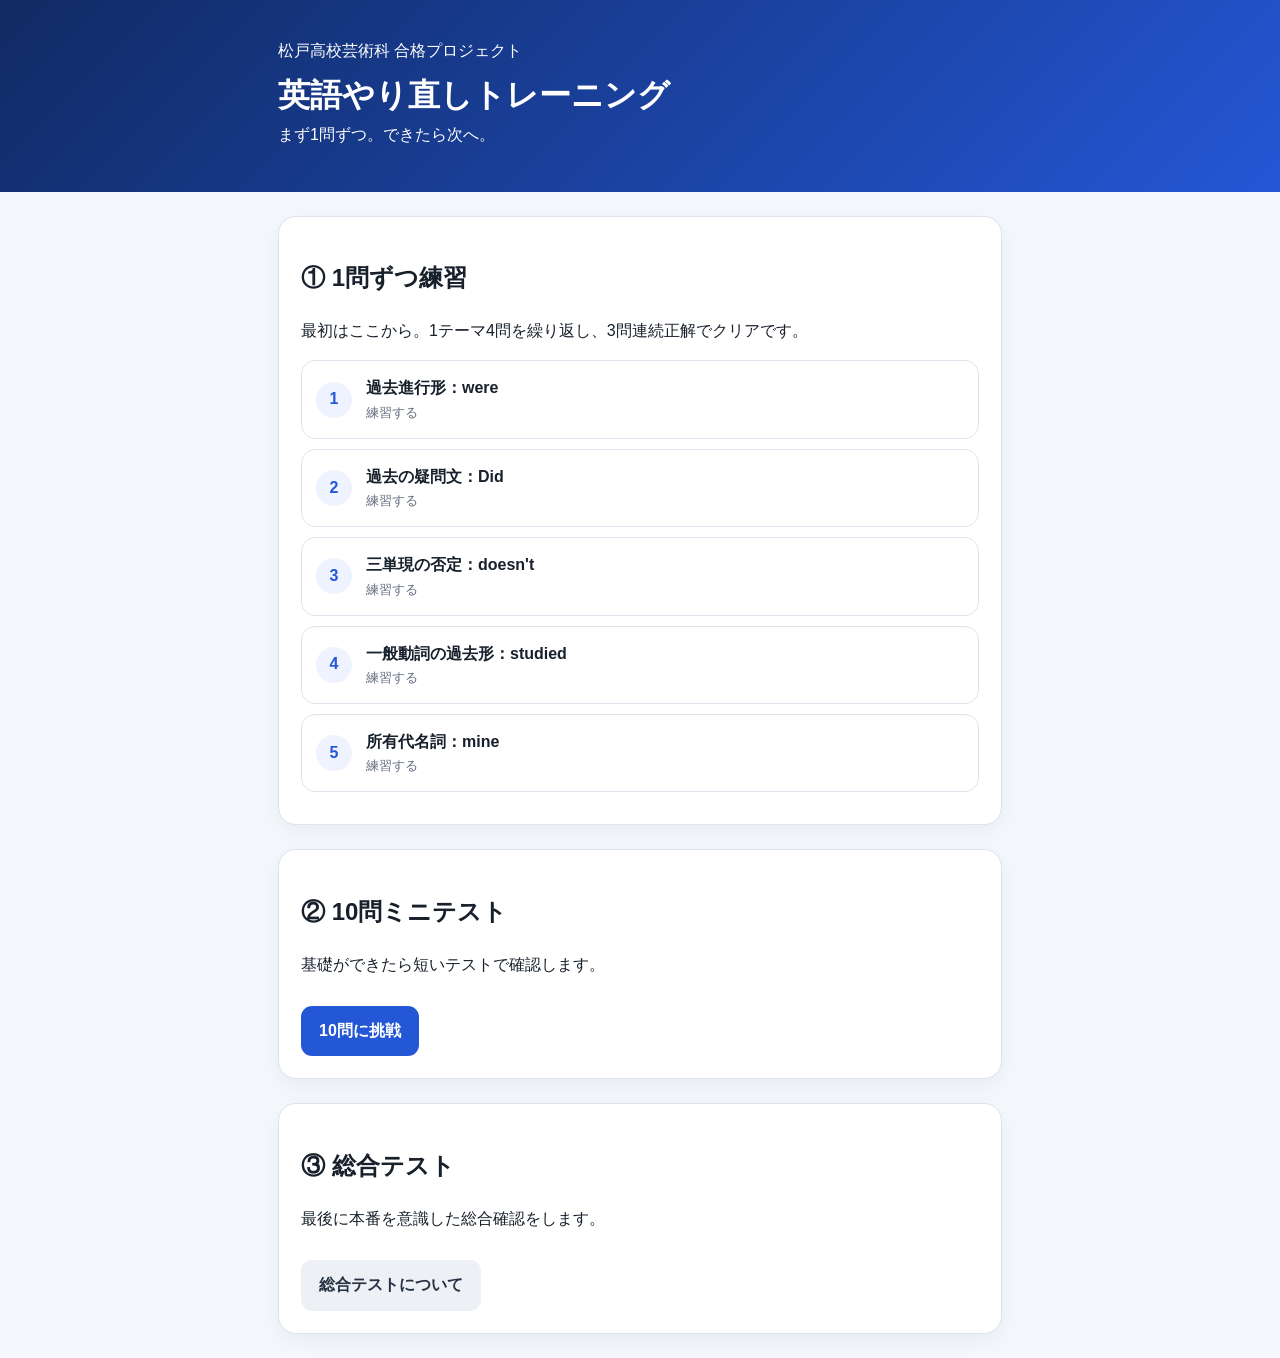
==== index.html @ 0c950dfe "Add files via upload" ====
<!doctype html><html lang="ja"><head><meta charset="utf-8"><meta name="viewport" content="width=device-width,initial-scale=1">
<title>英語やり直しトレーニング</title><link rel="stylesheet" href="assets/style.css"></head>
<body><header><div class="wrap"><p>松戸高校芸術科 合格プロジェクト</p><h1>英語やり直しトレーニング</h1><p>まず1問ずつ。できたら次へ。</p></div></header>
<main class="wrap">
<section class="card"><h2>① 1問ずつ練習</h2><p>最初はここから。1テーマ4問を繰り返し、3問連続正解でクリアです。</p><div id="lessons"></div></section>
<section class="card"><h2>② 10問ミニテスト</h2><p>基礎ができたら短いテストで確認します。</p><a class="btn" href="mini.html">10問に挑戦</a></section>
<section class="card"><h2>③ 総合テスト</h2><p>最後に本番を意識した総合確認をします。</p><a class="btn sub" href="full.html">総合テストについて</a></section>
</main><script src="data/lessons.js"></script><script>
const box=document.getElementById('lessons');
LESSONS.forEach((x,i)=>{const done=localStorage.getItem('lesson-done-'+x.id)==='1';
box.insertAdjacentHTML('beforeend',`<a class="lesson ${done?'done':''}" href="lesson.html?id=${x.id}">
<span class="num">${i+1}</span><span><b>${x.title}</b><small>${done?'クリア済み ✓':'練習する'}</small></span></a>`);});
</script></body></html>
---- assets/style.css ----
*{box-sizing:border-box}body{margin:0;background:#f4f7fb;color:#17202b;font-family:-apple-system,BlinkMacSystemFont,"Segoe UI","Noto Sans JP",sans-serif;line-height:1.65}.wrap{max-width:760px;margin:auto;padding:0 18px}header{background:linear-gradient(135deg,#102a63,#2457d6);color:#fff;padding:38px 0}header.small{padding:18px 0}header p{margin:0 0 5px}header h1{margin:0}header a{color:#fff}.card{background:#fff;border:1px solid #dce3ec;border-radius:18px;padding:22px;margin:24px 0;box-shadow:0 7px 22px #0f23400d}.lesson{display:flex;align-items:center;gap:14px;text-decoration:none;color:inherit;border:1px solid #dce3ec;border-radius:14px;padding:14px;margin:10px 0}.lesson:hover{background:#f7f9ff}.lesson.done{border-color:#74a986;background:#f3fbf5}.num{display:grid;place-items:center;width:36px;height:36px;border-radius:50%;background:#eef3ff;color:#2457d6;font-weight:800}.lesson small{display:block;color:#667080}.btn{display:inline-block;border:0;background:#2457d6;color:#fff;padding:12px 18px;border-radius:11px;font-weight:800;text-decoration:none;cursor:pointer;margin-top:12px}.btn.sub{background:#edf1f6;color:#263243}input{width:100%;font-size:20px;padding:13px;border:1px solid #cfd8e3;border-radius:10px}.rule{background:#eef3ff;border-radius:12px;padding:14px}.example{font-size:18px;font-weight:700}.meter{height:9px;background:#e5eaf0;border-radius:99px;margin-top:20px;overflow:hidden}.meter div{height:100%;background:#2457d6;width:0}.ok{color:#137333;font-weight:800}.ng{color:#b3261e;font-weight:800}.feedback{background:#f7f9fc;padding:12px;border-radius:10px;margin-top:12px}.hide{display:none}.mini-q{padding:15px 0;border-bottom:1px solid #e1e6ed}.note{color:#667080}
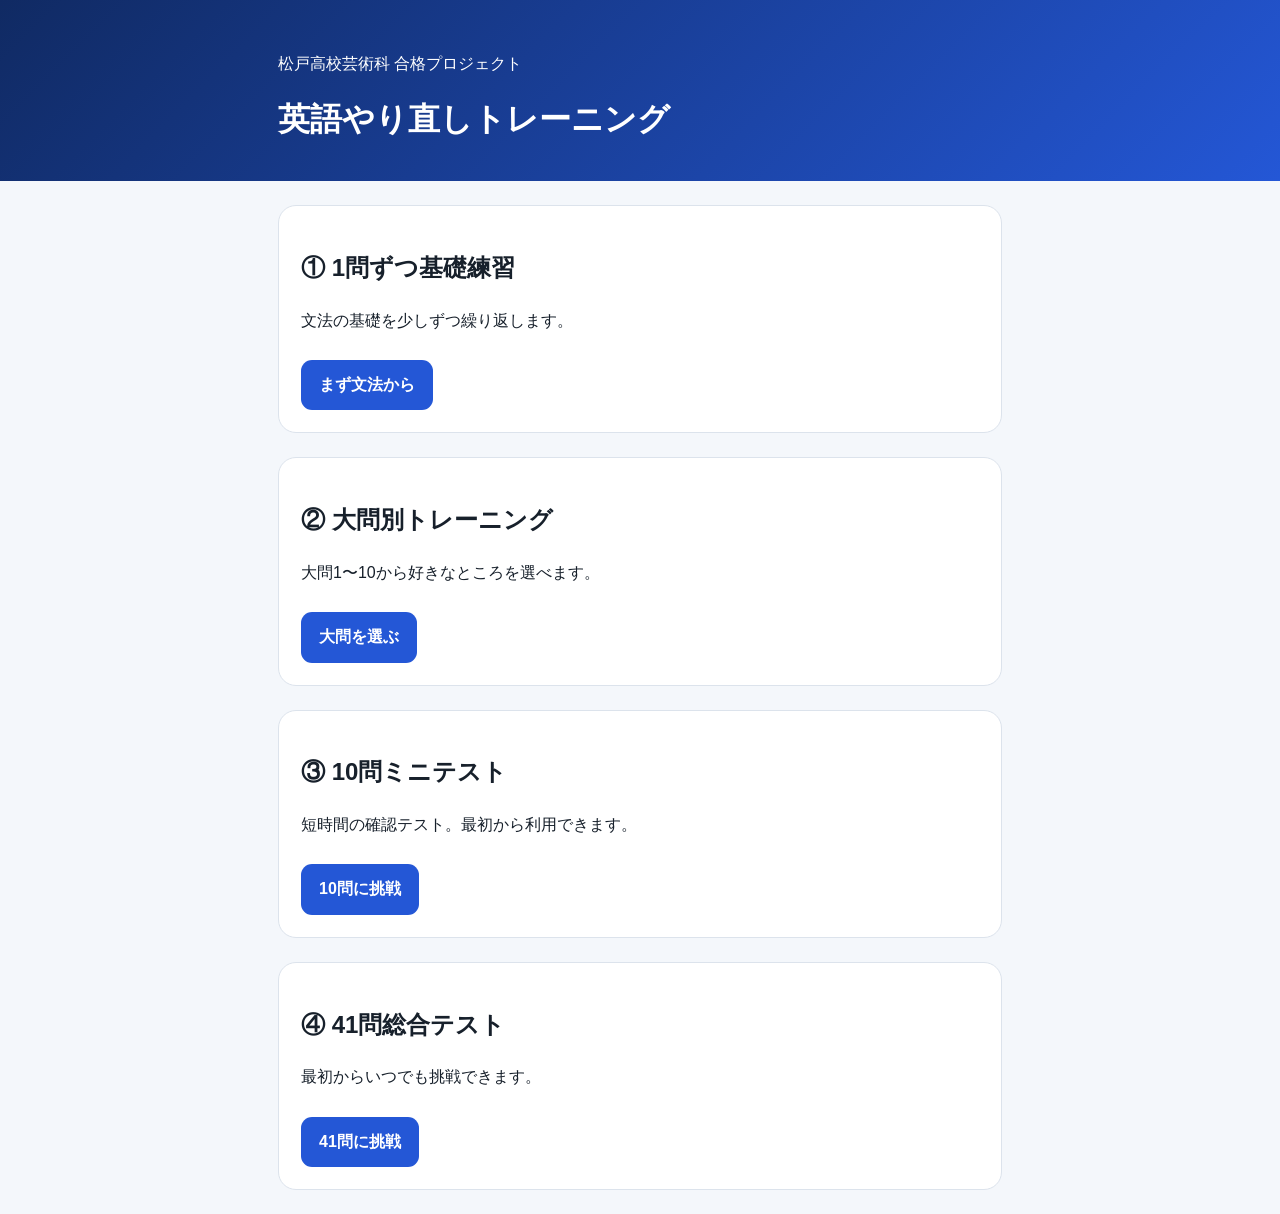
==== commit f894feff: "Add files via upload" ====
--- a/index.html
+++ b/index.html
@@ -1,13 +1,5 @@
-<!doctype html><html lang="ja"><head><meta charset="utf-8"><meta name="viewport" content="width=device-width,initial-scale=1">
-<title>英語やり直しトレーニング</title><link rel="stylesheet" href="assets/style.css"></head>
-<body><header><div class="wrap"><p>松戸高校芸術科 合格プロジェクト</p><h1>英語やり直しトレーニング</h1><p>まず1問ずつ。できたら次へ。</p></div></header>
-<main class="wrap">
-<section class="card"><h2>① 1問ずつ練習</h2><p>最初はここから。1テーマ4問を繰り返し、3問連続正解でクリアです。</p><div id="lessons"></div></section>
-<section class="card"><h2>② 10問ミニテスト</h2><p>基礎ができたら短いテストで確認します。</p><a class="btn" href="mini.html">10問に挑戦</a></section>
-<section class="card"><h2>③ 総合テスト</h2><p>最後に本番を意識した総合確認をします。</p><a class="btn sub" href="full.html">総合テストについて</a></section>
-</main><script src="data/lessons.js"></script><script>
-const box=document.getElementById('lessons');
-LESSONS.forEach((x,i)=>{const done=localStorage.getItem('lesson-done-'+x.id)==='1';
-box.insertAdjacentHTML('beforeend',`<a class="lesson ${done?'done':''}" href="lesson.html?id=${x.id}">
-<span class="num">${i+1}</span><span><b>${x.title}</b><small>${done?'クリア済み ✓':'練習する'}</small></span></a>`);});
-</script></body></html>+<!doctype html><html lang="ja"><head><meta charset="utf-8"><meta name="viewport" content="width=device-width,initial-scale=1"><link rel="stylesheet" href="assets/style.css"><title>英語トレーニング</title></head><body><header><div class="wrap"><p>松戸高校芸術科 合格プロジェクト</p><h1>英語やり直しトレーニング</h1></div></header><main class="wrap">
+<section class="card"><h2>① 1問ずつ基礎練習</h2><p>文法の基礎を少しずつ繰り返します。</p><a class="btn" href="section.html?no=5">まず文法から</a></section>
+<section class="card"><h2>② 大問別トレーニング</h2><p>大問1〜10から好きなところを選べます。</p><a class="btn" href="sections.html">大問を選ぶ</a></section>
+<section class="card"><h2>③ 10問ミニテスト</h2><p>短時間の確認テスト。最初から利用できます。</p><a class="btn" href="mini.html">10問に挑戦</a></section>
+<section class="card"><h2>④ 41問総合テスト</h2><p>最初からいつでも挑戦できます。</p><a class="btn" href="full.html">41問に挑戦</a></section></main></body></html>
--- a/assets/style.css
+++ b/assets/style.css
@@ -1 +1 @@
-*{box-sizing:border-box}body{margin:0;background:#f4f7fb;color:#17202b;font-family:-apple-system,BlinkMacSystemFont,"Segoe UI","Noto Sans JP",sans-serif;line-height:1.65}.wrap{max-width:760px;margin:auto;padding:0 18px}header{background:linear-gradient(135deg,#102a63,#2457d6);color:#fff;padding:38px 0}header.small{padding:18px 0}header p{margin:0 0 5px}header h1{margin:0}header a{color:#fff}.card{background:#fff;border:1px solid #dce3ec;border-radius:18px;padding:22px;margin:24px 0;box-shadow:0 7px 22px #0f23400d}.lesson{display:flex;align-items:center;gap:14px;text-decoration:none;color:inherit;border:1px solid #dce3ec;border-radius:14px;padding:14px;margin:10px 0}.lesson:hover{background:#f7f9ff}.lesson.done{border-color:#74a986;background:#f3fbf5}.num{display:grid;place-items:center;width:36px;height:36px;border-radius:50%;background:#eef3ff;color:#2457d6;font-weight:800}.lesson small{display:block;color:#667080}.btn{display:inline-block;border:0;background:#2457d6;color:#fff;padding:12px 18px;border-radius:11px;font-weight:800;text-decoration:none;cursor:pointer;margin-top:12px}.btn.sub{background:#edf1f6;color:#263243}input{width:100%;font-size:20px;padding:13px;border:1px solid #cfd8e3;border-radius:10px}.rule{background:#eef3ff;border-radius:12px;padding:14px}.example{font-size:18px;font-weight:700}.meter{height:9px;background:#e5eaf0;border-radius:99px;margin-top:20px;overflow:hidden}.meter div{height:100%;background:#2457d6;width:0}.ok{color:#137333;font-weight:800}.ng{color:#b3261e;font-weight:800}.feedback{background:#f7f9fc;padding:12px;border-radius:10px;margin-top:12px}.hide{display:none}.mini-q{padding:15px 0;border-bottom:1px solid #e1e6ed}.note{color:#667080}+*{box-sizing:border-box}body{margin:0;background:#f4f7fb;color:#17202b;font-family:-apple-system,BlinkMacSystemFont,"Segoe UI","Noto Sans JP",sans-serif;line-height:1.65}.wrap{max-width:760px;margin:auto;padding:0 18px}header{background:linear-gradient(135deg,#102a63,#2457d6);color:white;padding:35px 0}header.small{padding:18px 0}header h1{margin:0}header a{color:white}.card{background:white;border:1px solid #dce3ec;border-radius:18px;padding:22px;margin:24px 0}.lesson{display:flex;gap:14px;align-items:center;text-decoration:none;color:inherit;border:1px solid #dce3ec;border-radius:14px;padding:14px;margin:10px 0}.num{display:grid;place-items:center;width:36px;height:36px;border-radius:50%;background:#eef3ff;color:#2457d6;font-weight:800}.lesson small{display:block;color:#667080}.btn{display:inline-block;border:0;background:#2457d6;color:white;padding:12px 18px;border-radius:11px;font-weight:800;text-decoration:none;cursor:pointer;margin-top:10px}.sub{background:#edf1f6;color:#263243}input{width:100%;font-size:19px;padding:12px;border:1px solid #ccd6e2;border-radius:10px}.feedback{padding:12px;border-radius:10px;background:#f6f8fb;margin-top:12px}.ok{color:#137333}.ng{color:#b3261e}
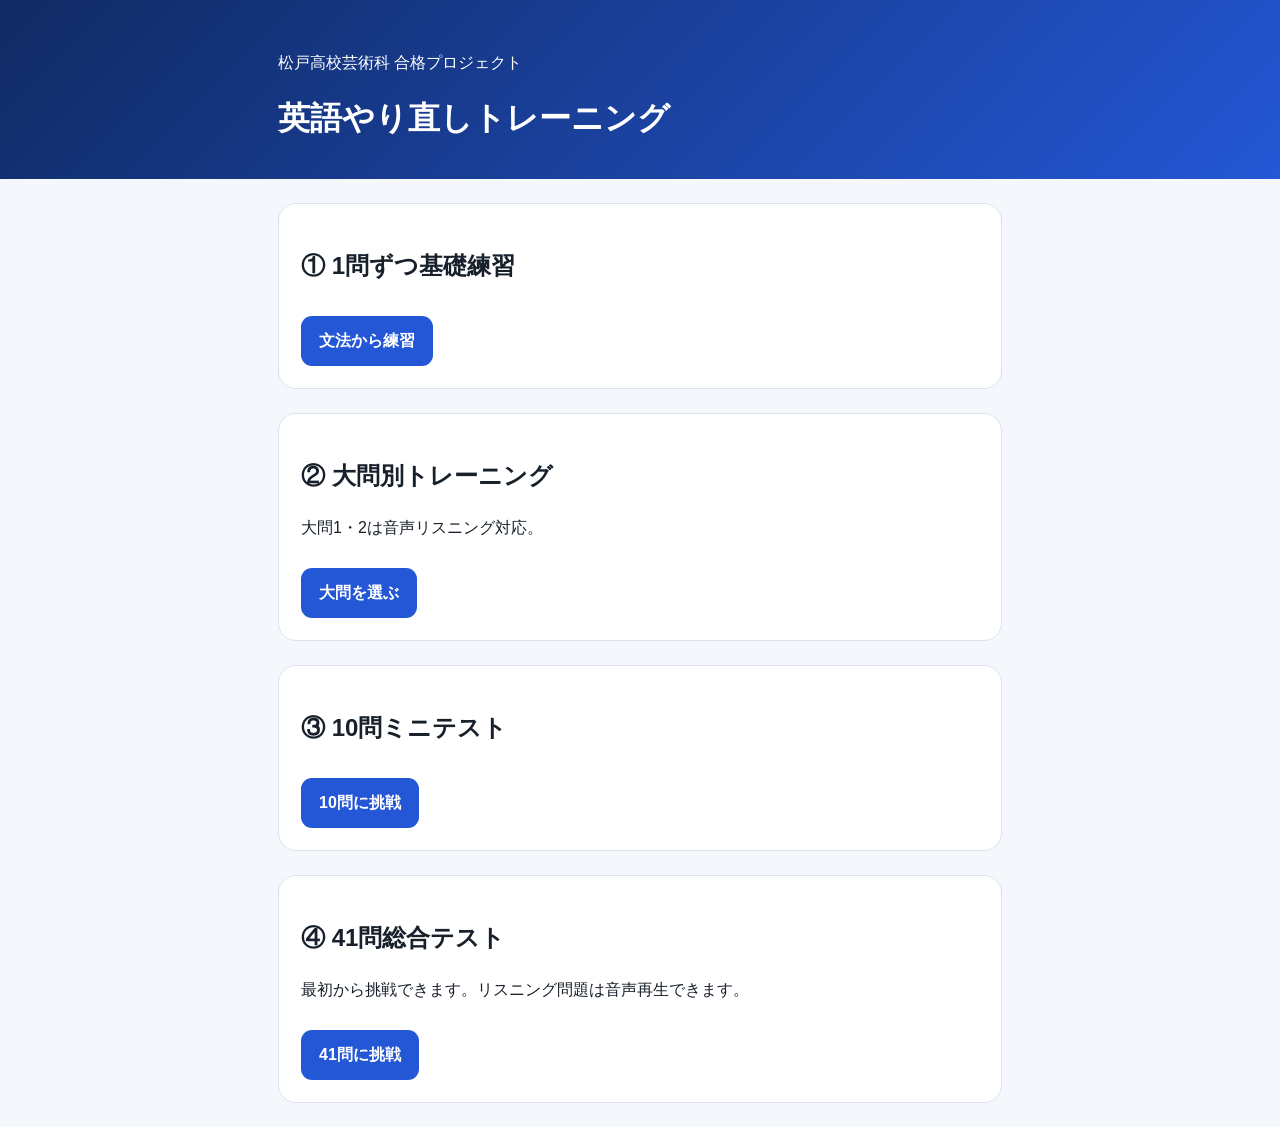
==== commit 071e1864: "Add files via upload" ====
--- a/index.html
+++ b/index.html
@@ -1,5 +1 @@
-<!doctype html><html lang="ja"><head><meta charset="utf-8"><meta name="viewport" content="width=device-width,initial-scale=1"><link rel="stylesheet" href="assets/style.css"><title>英語トレーニング</title></head><body><header><div class="wrap"><p>松戸高校芸術科 合格プロジェクト</p><h1>英語やり直しトレーニング</h1></div></header><main class="wrap">
-<section class="card"><h2>① 1問ずつ基礎練習</h2><p>文法の基礎を少しずつ繰り返します。</p><a class="btn" href="section.html?no=5">まず文法から</a></section>
-<section class="card"><h2>② 大問別トレーニング</h2><p>大問1〜10から好きなところを選べます。</p><a class="btn" href="sections.html">大問を選ぶ</a></section>
-<section class="card"><h2>③ 10問ミニテスト</h2><p>短時間の確認テスト。最初から利用できます。</p><a class="btn" href="mini.html">10問に挑戦</a></section>
-<section class="card"><h2>④ 41問総合テスト</h2><p>最初からいつでも挑戦できます。</p><a class="btn" href="full.html">41問に挑戦</a></section></main></body></html>+<!doctype html><html lang="ja"><head><meta charset="utf-8"><meta name="viewport" content="width=device-width,initial-scale=1"><link rel="stylesheet" href="assets/style.css"><title>英語トレーニング</title></head><body><header><div class="wrap"><p>松戸高校芸術科 合格プロジェクト</p><h1>英語やり直しトレーニング</h1></div></header><main class="wrap"><section class="card"><h2>① 1問ずつ基礎練習</h2><a class="btn" href="section.html?no=5">文法から練習</a></section><section class="card"><h2>② 大問別トレーニング</h2><p>大問1・2は音声リスニング対応。</p><a class="btn" href="sections.html">大問を選ぶ</a></section><section class="card"><h2>③ 10問ミニテスト</h2><a class="btn" href="mini.html">10問に挑戦</a></section><section class="card"><h2>④ 41問総合テスト</h2><p>最初から挑戦できます。リスニング問題は音声再生できます。</p><a class="btn" href="full.html">41問に挑戦</a></section></main></body></html>
--- a/assets/style.css
+++ b/assets/style.css
@@ -1 +1 @@
-*{box-sizing:border-box}body{margin:0;background:#f4f7fb;color:#17202b;font-family:-apple-system,BlinkMacSystemFont,"Segoe UI","Noto Sans JP",sans-serif;line-height:1.65}.wrap{max-width:760px;margin:auto;padding:0 18px}header{background:linear-gradient(135deg,#102a63,#2457d6);color:white;padding:35px 0}header.small{padding:18px 0}header h1{margin:0}header a{color:white}.card{background:white;border:1px solid #dce3ec;border-radius:18px;padding:22px;margin:24px 0}.lesson{display:flex;gap:14px;align-items:center;text-decoration:none;color:inherit;border:1px solid #dce3ec;border-radius:14px;padding:14px;margin:10px 0}.num{display:grid;place-items:center;width:36px;height:36px;border-radius:50%;background:#eef3ff;color:#2457d6;font-weight:800}.lesson small{display:block;color:#667080}.btn{display:inline-block;border:0;background:#2457d6;color:white;padding:12px 18px;border-radius:11px;font-weight:800;text-decoration:none;cursor:pointer;margin-top:10px}.sub{background:#edf1f6;color:#263243}input{width:100%;font-size:19px;padding:12px;border:1px solid #ccd6e2;border-radius:10px}.feedback{padding:12px;border-radius:10px;background:#f6f8fb;margin-top:12px}.ok{color:#137333}.ng{color:#b3261e}+*{box-sizing:border-box}body{margin:0;background:#f4f7fb;color:#17202b;font-family:-apple-system,BlinkMacSystemFont,"Segoe UI","Noto Sans JP",sans-serif;line-height:1.65}.wrap{max-width:760px;margin:auto;padding:0 18px}header{background:linear-gradient(135deg,#102a63,#2457d6);color:white;padding:34px 0}header.small{padding:18px 0}header h1{margin:0}header a{color:white}.card{background:white;border:1px solid #dce3ec;border-radius:18px;padding:22px;margin:24px 0}.lesson{display:flex;gap:14px;align-items:center;text-decoration:none;color:inherit;border:1px solid #dce3ec;border-radius:14px;padding:14px;margin:10px 0}.num{display:grid;place-items:center;width:36px;height:36px;border-radius:50%;background:#eef3ff;color:#2457d6;font-weight:800}.lesson small{display:block;color:#667080}.btn{display:inline-block;border:0;background:#2457d6;color:white;padding:12px 18px;border-radius:11px;font-weight:800;text-decoration:none;cursor:pointer;margin-top:10px}.sub{background:#edf1f6;color:#263243}input{width:100%;font-size:19px;padding:12px;border:1px solid #ccd6e2;border-radius:10px}.feedback,.audio{padding:13px;border-radius:12px;background:#f6f8fb;margin:12px 0}.audio{background:#eef3ff}.ok{color:#137333}.ng{color:#b3261e}.hint{font-size:13px;color:#667080}@media(max-width:600px){.btn{min-height:48px;font-size:16px}.audio .btn{width:100%}.card{padding:18px}}
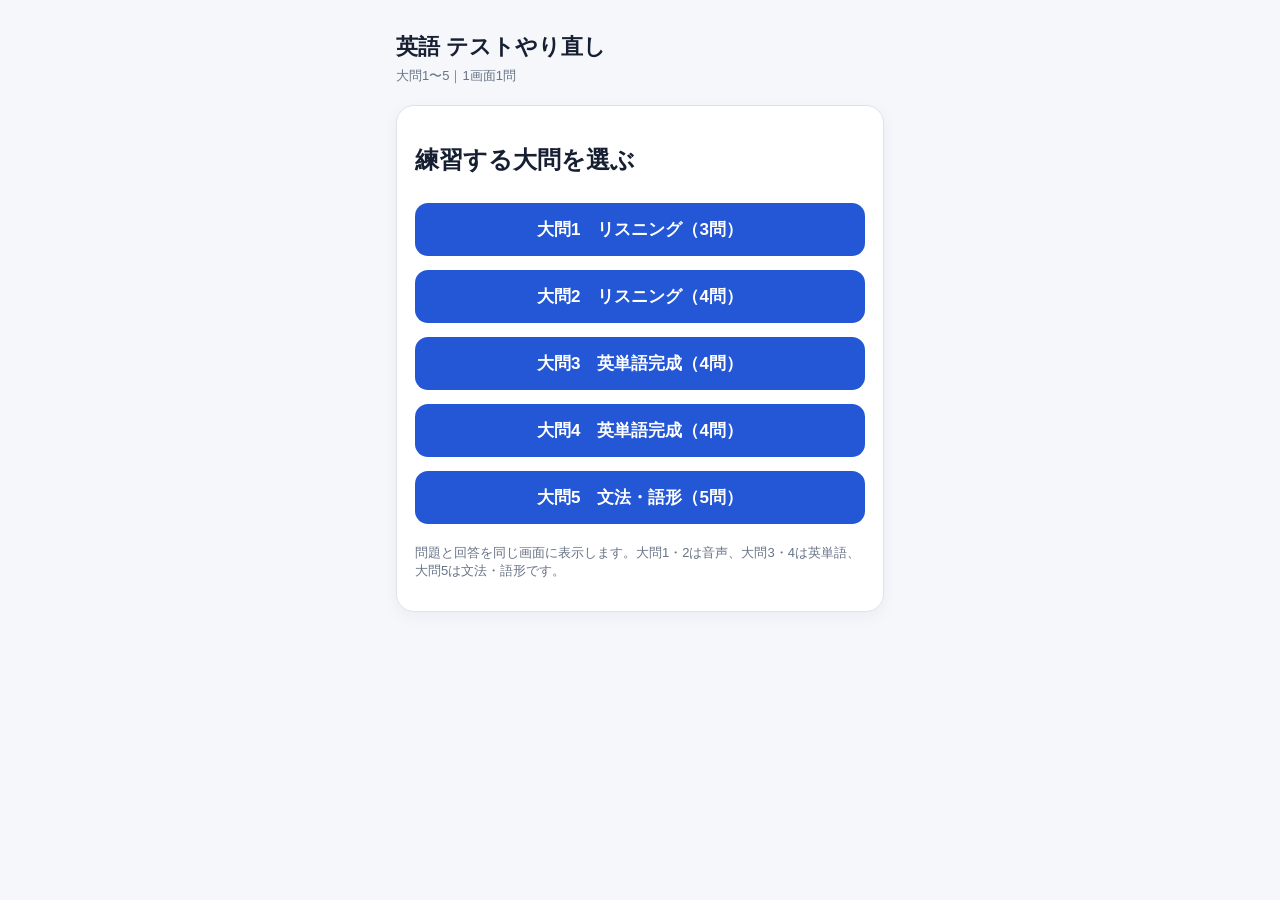
==== commit 481501c6: "Add files via upload" ====
--- a/index.html
+++ b/index.html
@@ -1 +1,284 @@
-<!doctype html><html lang="ja"><head><meta charset="utf-8"><meta name="viewport" content="width=device-width,initial-scale=1"><link rel="stylesheet" href="assets/style.css"><title>英語トレーニング</title></head><body><header><div class="wrap"><p>松戸高校芸術科 合格プロジェクト</p><h1>英語やり直しトレーニング</h1></div></header><main class="wrap"><section class="card"><h2>① 1問ずつ基礎練習</h2><a class="btn" href="section.html?no=5">文法から練習</a></section><section class="card"><h2>② 大問別トレーニング</h2><p>大問1・2は音声リスニング対応。</p><a class="btn" href="sections.html">大問を選ぶ</a></section><section class="card"><h2>③ 10問ミニテスト</h2><a class="btn" href="mini.html">10問に挑戦</a></section><section class="card"><h2>④ 41問総合テスト</h2><p>最初から挑戦できます。リスニング問題は音声再生できます。</p><a class="btn" href="full.html">41問に挑戦</a></section></main></body></html>+<!doctype html>
+<html lang="ja">
+<head>
+<meta charset="utf-8"><meta name="viewport" content="width=device-width,initial-scale=1,viewport-fit=cover">
+<title>英語 大問1〜5 練習</title>
+<style>
+*{box-sizing:border-box} body{margin:0;background:#f5f7fb;color:#172033;font-family:-apple-system,BlinkMacSystemFont,"Hiragino Sans","Yu Gothic",sans-serif}
+.wrap{max-width:520px;margin:auto;padding:16px}.top{padding:16px 0 8px}.top h1{font-size:22px;margin:0 0 5px}.muted{color:#687386;font-size:13px}
+.card{background:white;border:1px solid #dce3ec;border-radius:18px;padding:18px;margin:12px 0;box-shadow:0 4px 16px rgba(20,35,70,.05)}
+.menu button,.btn{width:100%;border:0;border-radius:13px;padding:15px;font-size:17px;font-weight:800;cursor:pointer;margin:7px 0;background:#2457d6;color:white}
+.btn.sub{background:#edf2fa;color:#25405f}.btn:disabled{opacity:.45}.head{display:flex;justify-content:space-between;gap:10px;align-items:center;margin-bottom:10px}
+.badge{font-size:13px;background:#eef3ff;color:#2457d6;padding:5px 9px;border-radius:999px;font-weight:700}
+.audio{background:#eef3ff;border-radius:14px;padding:12px;margin:12px 0}.audio .btn{margin:3px 0}
+.prompt{font-size:19px;font-weight:800;margin:14px 0 9px}
+.choices{display:grid;gap:9px}.choice{width:100%;text-align:left;background:white;border:2px solid #d9e0ea;border-radius:13px;padding:13px;font-size:16px;cursor:pointer}
+.choice.selected{border-color:#2457d6;background:#f0f4ff}.choice.correct{border-color:#18864b;background:#edf9f1}.choice.wrong{border-color:#c63d35;background:#fff0ef}
+.icon{font-size:27px;display:inline-block;width:42px;text-align:center;vertical-align:middle}.feedback{border-radius:13px;padding:13px;margin-top:12px;background:#f5f7fa}.ok{color:#14763f}.ng{color:#b22d27}
+.transcript{margin-top:10px;border-top:1px solid #dfe5ed;padding-top:10px;font-size:14px}
+.explainPanel{margin-top:10px;padding:13px;border:1px solid #d9e2ef;border-radius:12px;background:#fbfcfe;color:#172033}
+.warn{font-size:12px;color:#9a5a00;background:#fff7e8;padding:8px;border-radius:8px;margin-bottom:10px}
+.english{line-height:1.8;margin:10px 0;padding:10px;background:#f5f7fa;border-radius:9px}
+.jp{line-height:1.8;margin:10px 0}.hide{display:none}.score{font-size:30px;font-weight:900;text-align:center;margin:12px}
+.small{font-size:13px}.progress{height:7px;background:#e8edf4;border-radius:9px;overflow:hidden;margin:8px 0 14px}.bar{height:100%;background:#2457d6}
+.scene{display:flex;justify-content:center;align-items:center;background:#fff;border:1px solid #dbe2ea;border-radius:14px;padding:8px;margin:10px 0}.q3img{display:block;width:100%;max-width:430px;height:auto;border-radius:7px}
+.sentence{font-size:19px;line-height:1.8;background:#f7f9fc;border-radius:12px;padding:13px;margin:10px 0}
+.wordrow{display:flex;align-items:center;gap:6px;margin:12px 0}.given{font-size:27px;font-weight:900}.wordinput{flex:1;min-width:0;font-size:22px;padding:12px;border:2px solid #cfd8e5;border-radius:12px}
+.wordinput:focus{border-color:#2457d6;outline:none}.completeWord{font-size:22px;font-weight:900}
+
+.q4img{display:block;width:100%;max-width:250px;height:auto;margin:auto;border-radius:6px}
+.letterboxes{display:flex;gap:5px;flex-wrap:nowrap;margin:12px 0}
+.letterbox{width:36px;height:42px;border:2px solid #8f9bab;border-radius:5px;display:grid;place-items:center;font-size:22px;font-weight:800;background:#fff}
+.letterbox.givenbox{background:#eef3ff;border-color:#2457d6;color:#2457d6}
+
+@media(max-width:380px){.wrap{padding:11px}.card{padding:14px}.choice{padding:11px;font-size:15px}.prompt{font-size:18px}}
+</style>
+</head><body><main class="wrap">
+<div class="top"><h1>英語 テストやり直し</h1><div class="muted">大問1〜5｜1画面1問</div></div>
+<section id="menu" class="card menu">
+<h2>練習する大問を選ぶ</h2>
+<button onclick="start(1)">大問1　リスニング（3問）</button>
+<button onclick="start(2)">大問2　リスニング（4問）</button>
+<button onclick="start(3)">大問3　英単語完成（4問）</button>
+<button onclick="start(4)">大問4　英単語完成（4問）</button>
+<button onclick="start(5)">大問5　文法・語形（5問）</button>
+<p class="muted">問題と回答を同じ画面に表示します。大問1・2は音声、大問3・4は英単語、大問5は文法・語形です。</p>
+</section>
+<section id="quiz" class="card hide">
+<div class="head"><span id="title" class="badge"></span><span id="count" class="muted"></span></div>
+<div class="progress"><div id="bar" class="bar"></div></div>
+<div id="audio"></div>
+<div id="prompt" class="prompt"></div>
+<div id="choices" class="choices"></div>
+<button id="check" class="btn" disabled>答え合わせ</button>
+<div id="feedback" class="feedback hide"></div>
+<button id="next" class="btn sub hide">次の問題 →</button>
+</section>
+<section id="result" class="card hide"></section>
+</main>
+<script>
+const sets={
+1:[
+ {speech:"It will be rainy tomorrow.",prompt:"放送の内容に合う「明日の天気」を選びなさい。",choices:[["ア","☁️","くもり"],["イ","☃️","雪"],["ウ","☀️","晴れ"],["エ","☔","雨"]],a:"エ",jp:"It will be rainy tomorrow. ＝ 明日は雨でしょう。",point:"rainy ＝ 雨の、tomorrow ＝ 明日"},
+ {speech:"Today is July 3. Takashi was running at 7:00 a.m. yesterday.",prompt:"放送の内容に合うTakashiを選びなさい。",choices:[["ア","🏃","7月3日 午前7時"],["イ","🏃","7月2日 午後7時"],["ウ","🏃","7月2日 午前7時"],["エ","🏃","7月4日 午前7時"]],a:"ウ",jp:"Today is July 3. Takashi was running at 7:00 a.m. yesterday.",point:"yesterday ＝ 昨日。7月3日の昨日なので7月2日。a.m. ＝ 午前"},
+ {speech:"My sister wants new shoes.",prompt:"放送の内容に合うものを選びなさい。",choices:[["ア","👟","くつ"],["イ","🍪","お菓子"],["ウ","🧢","帽子"],["エ","📚","辞書"]],a:"ア",jp:"My sister wants new shoes. ＝ 私の姉（妹）は新しいくつを欲しがっています。",point:"shoes ＝ くつ"}
+],
+2:[
+ {passage:"Hello. I'm Asuka. I'm thirteen. Today, I'm going to talk about my sister, Haruka. She is fifteen years old. She is good at cooking. Last week, she made some cookies for me. They were delicious. We are good sisters. We often go shopping on weekends. We will go to see a movie next Sunday. I can't wait.",question:"How old is Asuka?",prompt:"質問を聞いて、答えを選びなさい。",choices:[["ア","","She is 12."],["イ","","She is 13."],["ウ","","She is 14."],["エ","","She is 15."]],a:"イ",jp:"How old is Asuka? → She is 13.",point:"I'm thirteen. が答えの根拠です。"},
+ {passage:"Hello. I'm Asuka. I'm thirteen. Today, I'm going to talk about my sister, Haruka. She is fifteen years old. She is good at cooking. Last week, she made some cookies for me. They were delicious. We are good sisters. We often go shopping on weekends. We will go to see a movie next Sunday. I can't wait.",question:"What did Haruka make for Asuka last week?",prompt:"質問を聞いて、答えを選びなさい。",choices:[["ア","","Some cookies."],["イ","","A movie."],["ウ","","Dinner."],["エ","","A cake."]],a:"ア",jp:"What did Haruka make for Asuka last week? → Some cookies.",point:"Last week, she made some cookies for me. が根拠です。"},
+ {passage:"Hello. I'm Asuka. I'm thirteen. Today, I'm going to talk about my sister, Haruka. She is fifteen years old. She is good at cooking. Last week, she made some cookies for me. They were delicious. We are good sisters. We often go shopping on weekends. We will go to see a movie next Sunday. I can't wait.",question:"Do Asuka and Haruka often go fishing on weekends?",prompt:"質問を聞いて、答えを選びなさい。",choices:[["ア","","Yes, they do."],["イ","","Yes, they are."],["ウ","","No, they don't."],["エ","","No, they aren't."]],a:"ウ",jp:"Do Asuka and Haruka often go fishing on weekends? → No, they don't.",point:"本文では We often go shopping on weekends. と言っています。"},
+ {passage:"Hello. I'm Asuka. I'm thirteen. Today, I'm going to talk about my sister, Haruka. She is fifteen years old. She is good at cooking. Last week, she made some cookies for me. They were delicious. We are good sisters. We often go shopping on weekends. We will go to see a movie next Sunday. I can't wait.",question:"When will Asuka and Haruka go to see a movie?",prompt:"質問を聞いて、答えを選びなさい。",choices:[["ア","","Today."],["イ","","Next Saturday."],["ウ","","Last Sunday."],["エ","","Next Sunday."]],a:"エ",jp:"When will Asuka and Haruka go to see a movie? → Next Sunday.",point:"We will go to see a movie next Sunday. が根拠です。"}
+],
+3:[
+ {kind:"word",scene:"☀️　🌳　🧒 ⚽ 🧒　🧒　🕧",sentence:"It’s ① s____ and hot today.",given:"s",rest:"unny",word:"sunny",meaning:"sunny ＝ 晴れた",full:"It’s sunny and hot today. ＝ 今日は晴れていて暑いです。"},
+ {kind:"word",scene:"🌳　🧒　🧒　🧒　⚽",sentence:"Three ② c_______ are in the park.",given:"c",rest:"hildren",word:"children",meaning:"children ＝ 子どもたち（child の複数形）",full:"Three children are in the park. ＝ 3人の子どもたちが公園にいます。"},
+ {kind:"word",scene:"🧒　⚽　🧒　🧒",sentence:"They’re ③ p______ soccer.",given:"p",rest:"laying",word:"playing",meaning:"playing ＝ play の -ing形",full:"They’re playing soccer. ＝ 彼らはサッカーをしています。"},
+ {kind:"word",scene:"🕧",sentence:"It’s ④ t_____ thirty now.",given:"t",rest:"welve",word:"twelve",meaning:"twelve ＝ 12",full:"It’s twelve thirty now. ＝ 今は12時30分です。"}
+],
+4:[
+ {kind:"word4",label:"(1)",img:"assets/q4-station.png",given:"s",word:"station",meaning:"station ＝ 駅"},
+ {kind:"word4",label:"(2)",img:"assets/q4-uncle.png",given:"u",word:"uncle",meaning:"uncle ＝ おじ"},
+ {kind:"word4",label:"(3)",img:"assets/q4-hundred.png",given:"h",word:"hundred",meaning:"hundred ＝ 100"},
+ {kind:"word4",label:"(4)",img:"assets/q4-science.png",given:"s",word:"science",meaning:"science ＝ 理科"}
+],
+5:[
+ {kind:"grammar",label:"(1)",japanese:"彼らはそのとき、何をしていましたか。",sentence:"What ( be ) they doing at that time?",answer:"were",display:"What were they doing at that time?",jp:"彼らはそのとき、何をしていましたか。",rule:"（ be ）を文に合う形にします。主語が they、時制が過去なので were です。"},
+ {kind:"grammar",label:"(2)",japanese:"あなたは昨日、そのレストランへ行きましたか。",sentence:"( Do ) you go to the restaurant yesterday?",answer:"Did",display:"Did you go to the restaurant yesterday?",jp:"あなたは昨日、そのレストランへ行きましたか。",rule:"（ Do ）を文に合う形にします。yesterday がある過去の疑問文なので Did です。"},
+ {kind:"grammar",label:"(3)",japanese:"父は日曜日に早く起きません。",sentence:"My father ( don’t ) get up early on Sundays.",answer:"doesn't",display:"My father doesn’t get up early on Sundays.",jp:"父は日曜日に早く起きません。",rule:"（ don’t ）を文に合う形にします。主語 My father は三人称単数なので doesn’t です。get up は（　）の外なので、回答は doesn’t だけです。"},
+ {kind:"grammar",label:"(4)",japanese:"ミオは昨日、数学を勉強しました。",sentence:"Mio ( study ) math yesterday.",answer:"studied",display:"Mio studied math yesterday.",jp:"ミオは昨日、数学を勉強しました。",rule:"（ study ）を文に合う形にします。yesterday があるので過去形 studied です。"},
+ {kind:"grammar",label:"(5)",japanese:"この帽子は、私のものです。",sentence:"This cap is ( I ).",answer:"mine",display:"This cap is mine.",jp:"この帽子は、私のものです。",rule:"（ I ）を「私のもの」という意味に変えるので、所有代名詞 mine です。"}
+]};
+let section=1,idx=0,score=0,wrong=[],selected=null;
+const $=x=>document.getElementById(x);
+function say(t){if(!speechSynthesis){alert("このブラウザでは音声を利用できません");return}speechSynthesis.cancel();const u=new SpeechSynthesisUtterance(t);u.lang="en-US";u.rate=.82;speechSynthesis.speak(u)}
+function start(n,list=null){section=n;idx=0;score=0;wrong=[];selected=null;sets._run=list||sets[n];$("menu").classList.add("hide");$("result").classList.add("hide");$("quiz").classList.remove("hide");render()}
+function render(){
+ const q=sets._run[idx];
+ selected=null;
+ const sectionName=(section===1||section===2)?"リスニング":(section===3||section===4)?"英単語完成":"文法・語形";
+ $("title").textContent=`大問${section} ${sectionName}`;
+ $("count").textContent=`${idx+1} / ${sets._run.length}問`;
+ $("bar").style.width=`${idx/sets._run.length*100}%`;
+ $("feedback").className="feedback hide";
+ $("next").classList.add("hide");
+ $("check").classList.remove("hide");
+
+ if(section===3 || section===4){
+   if(section===3){
+     $("audio").innerHTML=`<div class="scene"><img src="assets/question3-park.png" alt="大問3 公園の絵" class="q3img"></div>`;
+   }else{
+     $("audio").innerHTML=`<div class="scene"><img src="${q.img}" alt="大問4 ${q.label} の絵" class="q4img"></div>`;
+   }
+   const boxes=[...q.word].map((ch,i)=>`<span class="letterbox ${i===0?"givenbox":""}">${i===0?ch:""}</span>`).join("");
+   const intro=section===3
+     ?"□に1文字ずつ入れ、できた英単語を書きましょう。□の数が単語の文字数です。"
+     :"絵に合うように英単語を完成させましょう。最初の文字と□の数がヒントです。";
+   const body=section===3?`<div class="sentence">${q.sentence}</div>`:`<div class="sentence">${q.label}</div>`;
+   $("prompt").innerHTML=`<div class="small muted">${intro}</div>
+     ${body}
+     <div class="letterboxes">${boxes}</div>
+     <div class="wordrow"><input id="wordAnswer" class="wordinput" type="text" autocomplete="off" autocapitalize="none" spellcheck="false" maxlength="${q.word.length}" placeholder="${q.word.length}文字の英単語"></div>`;
+   $("choices").innerHTML="";
+   $("check").disabled=true;
+   const inp=$("wordAnswer");
+   inp.addEventListener("input",()=>{$("check").disabled=!inp.value.trim()});
+   inp.addEventListener("keydown",e=>{if(e.key==="Enter"&&!$("check").disabled)$("check").click()});
+   setTimeout(()=>inp.focus(),50);
+   return;
+ }
+ if(section===5){
+   $("audio").innerHTML="";
+   $("prompt").innerHTML=`<div class="small muted">次の日本文の意味を表す英文になるように、（　）の中の語を最も適当な形にし、英単語1語で答えましょう。</div>
+     <div class="sentence"><b>${q.label}</b>　${q.japanese}<br><br>${q.sentence}</div>
+     <div class="wordrow"><input id="grammarAnswer" class="wordinput" type="text" autocomplete="off" autocapitalize="none" spellcheck="false" placeholder="答えを入力"></div>`;
+   $("choices").innerHTML="";
+   $("check").disabled=true;
+   const inp=$("grammarAnswer");
+   inp.addEventListener("input",()=>{$("check").disabled=!inp.value.trim()});
+   inp.addEventListener("keydown",e=>{if(e.key==="Enter"&&!$("check").disabled)$("check").click()});
+   setTimeout(()=>inp.focus(),50);
+   return;
+ }
+ if(section===1){
+   $("audio").innerHTML=`<div class="audio">
+     <button class="btn sub" id="playMain">▶ 英語を聞く</button>
+     <div class="small muted">何度でも再生できます</div>
+   </div>`;
+   $("playMain").onclick=()=>say(q.speech);
+ }else{
+   $("audio").innerHTML=`<div class="audio">
+     <button class="btn sub" id="playPassage">▶ 会話を聞く</button>
+     <button class="btn sub" id="playQuestion">▶ 質問を聞く</button>
+     <div class="small muted">会話と質問は何度でも聞けます</div>
+   </div>`;
+   $("playPassage").onclick=()=>say(q.passage);
+   $("playQuestion").onclick=()=>say(q.question);
+ }
+
+ $("prompt").textContent=q.prompt;
+ $("choices").innerHTML="";
+ q.choices.forEach(([k,ic,tx])=>{
+   let b=document.createElement("button");
+   b.className="choice";
+   b.dataset.key=k;
+   b.innerHTML=`<b>${k}</b> ${ic?`<span class="icon">${ic}</span>`:""} ${tx}`;
+   b.onclick=()=>{
+     document.querySelectorAll(".choice").forEach(x=>x.classList.remove("selected"));
+     b.classList.add("selected");
+     selected=k;
+     $("check").disabled=false;
+   };
+   $("choices").appendChild(b);
+ });
+ $("check").disabled=true;
+}
+$("check").onclick=()=>{
+ const q=sets._run[idx];
+
+ if(section===3 || section===4){
+   const raw=$("wordAnswer").value.trim().toLowerCase().normalize("NFKC");
+   const ok=(raw===q.word);
+   if(ok)score++;else wrong.push(q);
+   $("wordAnswer").disabled=true;
+   $("feedback").className=`feedback ${ok?"ok":"ng"}`;
+   const extra=section===3?`<br><b>英文で確認</b><br>${q.full}`:"";
+   $("feedback").innerHTML=`<b>${ok?"○ 正解！":"× 不正解"}</b>
+     <div class="transcript">
+       <div>正解：<span class="completeWord">${q.word}</span></div>
+       <div>${q.meaning}</div>${extra}
+       <button type="button" class="btn sub" id="playWord">▶ 単語を聞く</button>
+     </div>`;
+   $("playWord").onclick=()=>say(q.word);
+   $("check").classList.add("hide");
+   $("next").classList.remove("hide");
+   $("next").textContent=idx===sets._run.length-1?"結果を見る":"次の問題 →";
+   $("bar").style.width=`${(idx+1)/sets._run.length*100}%`;
+   return;
+ }
+ if(section===5){
+   const raw=$("grammarAnswer").value.trim().normalize("NFKC").toLowerCase().replace(/[’‘]/g,"'");
+   const ans=q.answer.toLowerCase();
+   const ok=(raw===ans || (ans==="doesn't" && raw==="doesnt"));
+   if(ok)score++;else wrong.push(q);
+   $("grammarAnswer").disabled=true;
+   $("feedback").className=`feedback ${ok?"ok":"ng"}`;
+   $("feedback").innerHTML=`<b>${ok?"○ 正解！":"× 不正解"}</b>
+     <div class="transcript">
+       <div><b>正解：</b> ${q.answer}</div>
+       <div class="english">${q.display}</div>
+       <div>${q.jp}</div><br>
+       <b>ポイント</b><br>${q.rule}
+       <button type="button" class="btn sub" id="playGrammar">▶ 完成した英文を聞く</button>
+     </div>`;
+   $("playGrammar").onclick=()=>say(q.display);
+   $("check").classList.add("hide");
+   $("next").classList.remove("hide");
+   $("next").textContent=idx===sets._run.length-1?"結果を見る":"次の問題 →";
+   $("bar").style.width=`${(idx+1)/sets._run.length*100}%`;
+   return;
+ }
+ const ok=selected===q.a;
+ if(ok)score++;else wrong.push(q);
+ document.querySelectorAll(".choice").forEach(b=>{
+   b.disabled=true;
+   if(b.dataset.key===q.a)b.classList.add("correct");
+   if(b.dataset.key===selected&&!ok)b.classList.add("wrong")
+ });
+
+ if(section===1){
+   $("feedback").className=`feedback ${ok?"ok":"ng"}`;
+   $("feedback").innerHTML=`<b>${ok?"○ 正解！":"× 不正解"}</b>
+     <div class="transcript"><b>放送英文・確認</b><br>${q.jp}<br><br><b>ポイント</b><br>${q.point}</div>`;
+ }else{
+   $("feedback").className=`feedback ${ok?"ok":"ng"}`;
+   $("feedback").innerHTML=`<b>${ok?"○ 正解！":"× 不正解"}</b>
+     <div style="margin-top:8px"><b>正解：</b>${q.a}</div>
+     <button type="button" class="btn sub" id="showExplain">会話英文・日本語訳・解説を見る</button>
+     <div id="explainPanel" class="explainPanel hide"></div>`;
+
+   $("showExplain").onclick=()=>{
+     const panel=$("explainPanel");
+     const opened=!panel.classList.contains("hide");
+     if(opened){
+       panel.classList.add("hide");
+       $("showExplain").textContent="会話英文・日本語訳・解説を見る";
+       return;
+     }
+     panel.innerHTML=`<div class="warn">※会話全文には、このあとの問題のヒントも含まれます。</div>
+       <b>会話英文</b>
+       <div class="english">${q.passage}</div>
+       <button type="button" class="btn sub" id="listenWithText">▶ 会話を英文を見ながらもう一度聞く</button>
+       <b>日本語訳</b>
+       <div class="jp">${translatePassage()}</div>
+       <b>この問題の解説</b>
+       <div class="transcript">${q.jp}<br>${q.point}</div>`;
+     panel.classList.remove("hide");
+     $("showExplain").textContent="解説を閉じる";
+     $("listenWithText").onclick=()=>say(q.passage);
+   };
+ }
+ $("check").classList.add("hide");
+ $("next").classList.remove("hide");
+ $("next").textContent=idx===sets._run.length-1?"結果を見る":"次の問題 →";
+ $("bar").style.width=`${(idx+1)/sets._run.length*100}%`
+}
+function translatePassage(){
+ return "こんにちは。私はAsukaです。13歳です。今日は姉（妹）のHarukaについて話します。Harukaは15歳です。料理が得意です。先週、私のためにクッキーを作ってくれました。それはおいしかったです。私たちは仲のよい姉妹です。週末にはよく買い物に行きます。次の日曜日には映画を見に行く予定です。とても楽しみです。";
+}
+$("next").onclick=()=>{idx++;if(idx<sets._run.length)render();else finish()}
+function finish(){
+ $("quiz").classList.add("hide");
+ $("result").classList.remove("hide");
+ const nextSection=section<5?section+1:null;
+ $("result").innerHTML=`<h2>大問${section} 結果</h2>
+   <div class="score">${score} / ${sets._run.length}問 正解</div>
+   ${wrong.length?`<button class="btn" id="retryWrong">間違えた問題だけやる</button>`:`<p class="ok" style="text-align:center;font-weight:800">全問正解！</p>`}
+   <button class="btn sub" id="retryAll">大問${section}を最初から</button>
+   ${nextSection?`<button class="btn sub" id="goNext">大問${nextSection}へ進む</button>`:""}
+   <button class="btn sub" id="backMenu">大問を選ぶ</button>`;
+ if(wrong.length)$("retryWrong").onclick=()=>start(section,[...wrong]);
+ $("retryAll").onclick=()=>start(section);
+ if(nextSection)$("goNext").onclick=()=>start(nextSection);
+ $("backMenu").onclick=()=>location.reload();
+}
+</script></body></html>
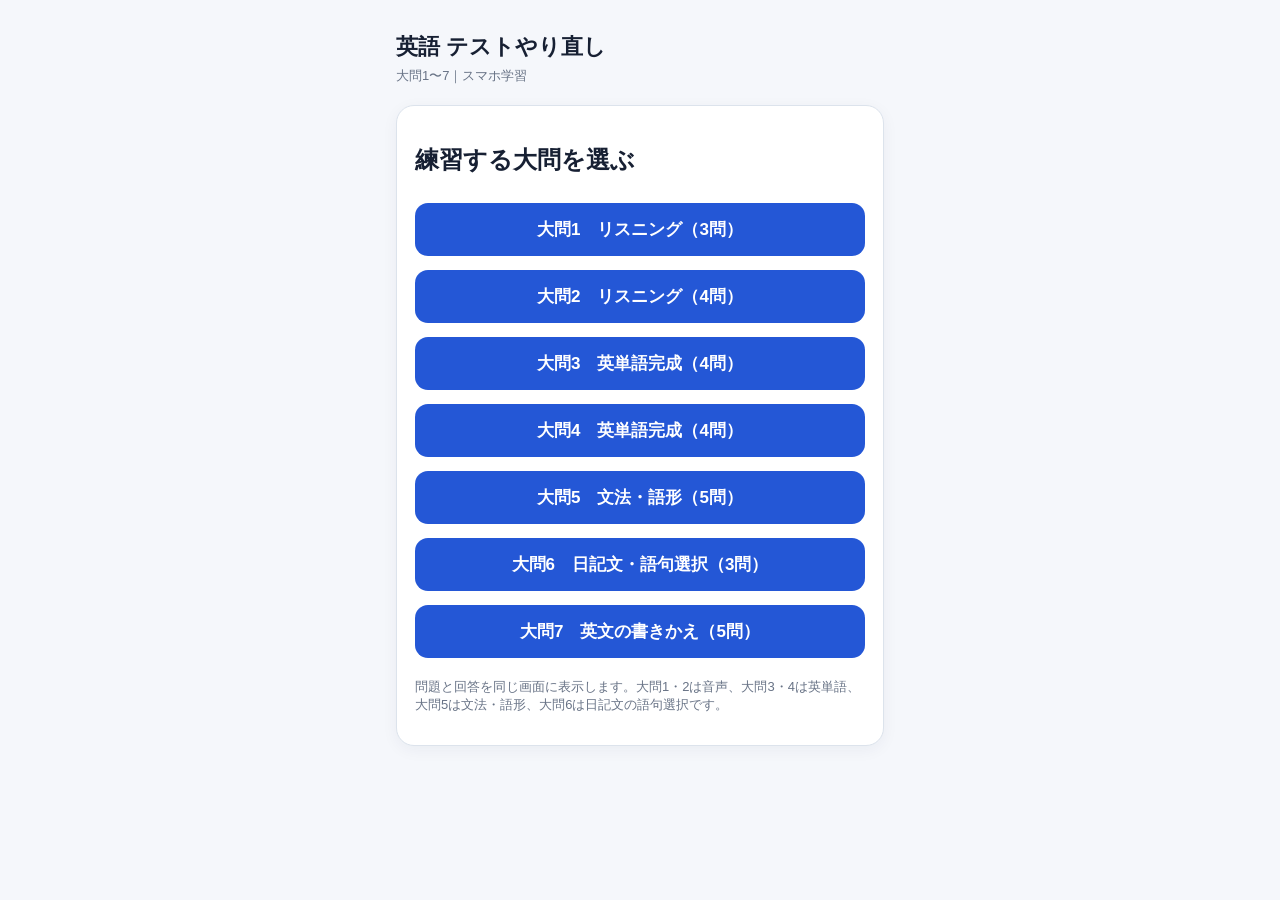
==== commit 72f72437: "Add files via upload" ====
--- a/index.html
+++ b/index.html
@@ -2,7 +2,7 @@
 <html lang="ja">
 <head>
 <meta charset="utf-8"><meta name="viewport" content="width=device-width,initial-scale=1,viewport-fit=cover">
-<title>英語 大問1〜5 練習</title>
+<title>英語 大問1〜7 練習</title>
 <style>
 *{box-sizing:border-box} body{margin:0;background:#f5f7fb;color:#172033;font-family:-apple-system,BlinkMacSystemFont,"Hiragino Sans","Yu Gothic",sans-serif}
 .wrap{max-width:520px;margin:auto;padding:16px}.top{padding:16px 0 8px}.top h1{font-size:22px;margin:0 0 5px}.muted{color:#687386;font-size:13px}
@@ -31,10 +31,34 @@
 .letterbox{width:36px;height:42px;border:2px solid #8f9bab;border-radius:5px;display:grid;place-items:center;font-size:22px;font-weight:800;background:#fff}
 .letterbox.givenbox{background:#eef3ff;border-color:#2457d6;color:#2457d6}
 
+
+.diaryRow{margin:12px 0;padding:12px;border:1px solid #dce3ec;border-radius:12px;background:#fff}
+.diaryPick{display:flex;align-items:center;gap:10px}
+.diaryLabel{font-weight:900;min-width:32px}
+.diarySelected{flex:1;text-align:left;background:#f6f8fb;border:2px solid #d3dbe6;border-radius:10px;padding:12px;font-size:16px}
+.diaryOptions{display:grid;grid-template-columns:1fr 1fr;gap:8px;margin-top:10px}
+.diaryOption{border:1px solid #cfd8e5;background:#fff;border-radius:10px;padding:10px;text-align:left;font-size:16px}
+.diaryOption.used{opacity:.35}
+.diaryOption.chosen{border:2px solid #2457d6;background:#eef3ff}
+
 @media(max-width:380px){.wrap{padding:11px}.card{padding:14px}.choice{padding:11px;font-size:15px}.prompt{font-size:18px}}
+
+.diaryAnswers{display:grid;gap:8px;margin:12px 0}
+.diarySlot{width:100%;display:flex;align-items:center;gap:10px;text-align:left;background:#fff;border:2px solid #d6deea;border-radius:11px;padding:11px 12px;font-size:16px}
+.diarySlot.active{border-color:#2457d6;background:#eef3ff}
+.sharedBank{display:grid!important;grid-template-columns:1fr 1fr;gap:8px;margin-top:8px}
+.sharedBank .diaryOption{display:block!important;margin:0}
+@media(max-width:380px){.sharedBank{grid-template-columns:1fr 1fr}.sharedBank .diaryOption{font-size:15px;padding:9px}}
+
+
+.rewriteOriginal{background:#f6f8fb;border-radius:12px;padding:14px;margin:10px 0;font-size:17px;line-height:1.7}
+.rewriteInstruction{background:#fff8e8;border-radius:12px;padding:12px;margin:10px 0;line-height:1.6}
+.rewriteSentence{background:#f6f8fb;border-radius:12px;padding:14px;margin:10px 0;font-size:17px;line-height:2.5}
+.rewriteInput{width:105px;max-width:35vw;font-size:17px;padding:8px 10px;border:2px solid #b9c7da;border-radius:9px}
+
 </style>
 </head><body><main class="wrap">
-<div class="top"><h1>英語 テストやり直し</h1><div class="muted">大問1〜5｜1画面1問</div></div>
+<div class="top"><h1>英語 テストやり直し</h1><div class="muted">大問1〜7｜スマホ学習</div></div>
 <section id="menu" class="card menu">
 <h2>練習する大問を選ぶ</h2>
 <button onclick="start(1)">大問1　リスニング（3問）</button>
@@ -42,7 +66,9 @@
 <button onclick="start(3)">大問3　英単語完成（4問）</button>
 <button onclick="start(4)">大問4　英単語完成（4問）</button>
 <button onclick="start(5)">大問5　文法・語形（5問）</button>
-<p class="muted">問題と回答を同じ画面に表示します。大問1・2は音声、大問3・4は英単語、大問5は文法・語形です。</p>
+<button onclick="start(6)">大問6　日記文・語句選択（3問）</button>
+<button onclick="start(7)">大問7　英文の書きかえ（5問）</button>
+<p class="muted">問題と回答を同じ画面に表示します。大問1・2は音声、大問3・4は英単語、大問5は文法・語形、大問6は日記文の語句選択です。</p>
 </section>
 <section id="quiz" class="card hide">
 <div class="head"><span id="title" class="badge"></span><span id="count" class="muted"></span></div>
@@ -87,6 +113,51 @@
  {kind:"grammar",label:"(3)",japanese:"父は日曜日に早く起きません。",sentence:"My father ( don’t ) get up early on Sundays.",answer:"doesn't",display:"My father doesn’t get up early on Sundays.",jp:"父は日曜日に早く起きません。",rule:"（ don’t ）を文に合う形にします。主語 My father は三人称単数なので doesn’t です。get up は（　）の外なので、回答は doesn’t だけです。"},
  {kind:"grammar",label:"(4)",japanese:"ミオは昨日、数学を勉強しました。",sentence:"Mio ( study ) math yesterday.",answer:"studied",display:"Mio studied math yesterday.",jp:"ミオは昨日、数学を勉強しました。",rule:"（ study ）を文に合う形にします。yesterday があるので過去形 studied です。"},
  {kind:"grammar",label:"(5)",japanese:"この帽子は、私のものです。",sentence:"This cap is ( I ).",answer:"mine",display:"This cap is mine.",jp:"この帽子は、私のものです。",rule:"（ I ）を「私のもの」という意味に変えるので、所有代名詞 mine です。"}
+],
+6:[
+ {kind:"diaryAll",
+  answers:["had","took","show"],
+  kanas:["キ","オ","ク"],
+  diary:"Today, I went to Miyu’s house. I ( ① ) a good time with Miyu and her mother. Miyu’s mother has a lot of kimonos. I tried on one of them. Miyu’s grandmother bought it. It was very beautiful. Miyu ( ② ) some pictures of me in the kimono. I was very happy. I want to ( ③ ) them to my family and friends in my country.",
+  completed:"Today, I went to Miyu’s house. I had a good time with Miyu and her mother. Miyu’s mother has a lot of kimonos. I tried on one of them. Miyu’s grandmother bought it. It was very beautiful. Miyu took some pictures of me in the kimono. I was very happy. I want to show them to my family and friends in my country.",
+  jp:"今日、私はミユの家に行きました。私はミユと彼女のお母さんと楽しい時間を過ごしました。ミユのお母さんはたくさんの着物を持っています。私はそのうちの1着を試着しました。ミユのおばあさんがそれを買いました。それはとてもきれいでした。ミユは着物を着た私の写真を何枚か撮りました。私はとてもうれしかったです。私はそれらの写真を、自分の国の家族や友達に見せたいです。"}
+],
+7:[
+ {kind:"rewrite",label:"(1)",
+  original:"Many students don’t go to school on Sunday.",
+  instruction:"下線部を「次の日曜日」にかえて、未来の否定文に",
+  afterParts:["Many students "," go to school "," Sunday."],
+  answers:["won’t","next"],
+  display:"Many students won’t go to school next Sunday.",
+  rule:"未来の否定文は will not ～。短縮形は won’t です。「次の日曜日」は next Sunday です。"},
+ {kind:"rewrite",label:"(2)",
+  original:"I play baseball.",
+  instruction:"文末に「明日」を入れて、未来の疑問文に",
+  afterParts:[""," you "," baseball tomorrow?"],
+  answers:["Will","play"],
+  display:"Will you play baseball tomorrow?",
+  rule:"未来の疑問文は Will＋主語＋動詞の原形 ～? の形です。play は原形のまま使います。"},
+ {kind:"rewrite",label:"(3)",
+  original:"I went to the library last week.",
+  instruction:"下線部を「明日」にかえて、未来の文に",
+  afterParts:["I "," "," to go to the library tomorrow."],
+  answers:["am","going"],
+  display:"I am going to go to the library tomorrow.",
+  rule:"be going to ～ で「～する予定です／つもりです」。主語が I なので be動詞は am です。"},
+ {kind:"rewrite",label:"(4)",
+  original:"I’m watching TV now.",
+  instruction:"下線部を「そのとき」にかえて、過去進行形の疑問文に",
+  afterParts:[""," you "," TV at that time?"],
+  answers:["Were","watching"],
+  display:"Were you watching TV at that time?",
+  rule:"過去進行形の疑問文は Was/Were＋主語＋動詞の-ing形 ～?。主語が you なので Were です。"},
+ {kind:"rewrite",label:"(5)",
+  original:"He talks with his father every day.",
+  instruction:"下線部を「昨日の9時」にかえて、過去進行形の文に",
+  afterParts:["He "," "," with his father at 9:00 yesterday."],
+  answers:["was","talking"],
+  display:"He was talking with his father at 9:00 yesterday.",
+  rule:"過去進行形は was/were＋動詞の-ing形。主語が He なので was talking です。"}
 ]};
 let section=1,idx=0,score=0,wrong=[],selected=null;
 const $=x=>document.getElementById(x);
@@ -95,7 +166,7 @@
 function render(){
  const q=sets._run[idx];
  selected=null;
- const sectionName=(section===1||section===2)?"リスニング":(section===3||section===4)?"英単語完成":"文法・語形";
+ const sectionName=(section===1||section===2)?"リスニング":(section===3||section===4)?"英単語完成":section===5?"文法・語形":section===6?"日記文・語句選択":"英文の書きかえ";
  $("title").textContent=`大問${section} ${sectionName}`;
  $("count").textContent=`${idx+1} / ${sets._run.length}問`;
  $("bar").style.width=`${idx/sets._run.length*100}%`;
@@ -126,6 +197,72 @@
    setTimeout(()=>inp.focus(),50);
    return;
  }
+ if(section===7){
+   $("audio").innerHTML="";
+   $("prompt").innerHTML=`<div class="small muted">次の英文を、（　）内の指示に従って下の文のように書きかえます。下線部にあてはまる英単語を1語ずつ入力しましょう。</div>
+     <div class="rewriteOriginal"><b>${q.label}</b>　${q.original}</div>
+     <div class="rewriteInstruction">（${q.instruction}）</div>
+     <div class="rewriteSentence">${q.afterParts[0]}<input id="rw0" class="rewriteInput" type="text" autocomplete="off" autocapitalize="none" spellcheck="false"> ${q.afterParts[1]}<input id="rw1" class="rewriteInput" type="text" autocomplete="off" autocapitalize="none" spellcheck="false"> ${q.afterParts[2]}</div>`;
+   $("choices").innerHTML="";
+   const ins=[$("rw0"),$("rw1")];
+   const validate=()=>{$("check").disabled=ins.some(x=>!x.value.trim())};
+   ins.forEach((x,i)=>{
+     x.addEventListener("input",validate);
+     x.addEventListener("keydown",e=>{
+       if(e.key==="Enter"){
+         if(i===0) ins[1].focus();
+         else if(!$("check").disabled) $("check").click();
+       }
+     });
+   });
+   $("check").disabled=true;
+   setTimeout(()=>ins[0].focus(),50);
+   return;
+ }
+ if(section===6){
+   const opts=[["ア","see"],["イ","look"],["ウ","make"],["エ","talked"],["オ","took"],["カ","eat"],["キ","had"],["ク","show"]];
+   $("audio").innerHTML="";
+   $("prompt").innerHTML=`<div class="small muted">留学生メグ（Meg）の日記です。①〜③に入る最も適当な語を、ア〜クからそれぞれ1つ選びます。<b>同じものを2回使うことはできません。</b></div>
+     <div class="sentence" style="line-height:1.8">${q.diary}</div>
+     <div class="small muted">※ try on ＝ ～を試着する</div>
+     <div class="sentence"><b>①〜③をすべて選んでから答え合わせしましょう。</b></div>`;
+   $("choices").innerHTML=`
+     <div class="diaryAnswers">
+       ${[0,1,2].map(i=>`<button type="button" class="diarySlot ${i===0?"active":""}" id="slot${i}" data-i="${i}">
+         <span class="diaryLabel">${["①","②","③"][i]}</span>
+         <span id="slotText${i}">選択してください</span>
+       </button>`).join("")}
+     </div>
+     <div class="small muted" style="margin:10px 0 6px">入力する場所を①〜③から選び、そのあと語を選んでください。</div>
+     <div class="diaryOptions sharedBank" id="sharedBank">
+       ${opts.map(([k,w])=>`<button type="button" class="diaryOption" data-word="${w}"><b>${k}</b>　${w}</button>`).join("")}
+     </div>
+     <div id="conditionMsg" class="feedback ng hide" style="margin-top:12px"></div>`;
+   const selectedDiary=["","",""];
+   let active=0;
+   function refreshSlots(){
+     [0,1,2].forEach(i=>{
+       $("slot"+i).classList.toggle("active",i===active);
+       const v=selectedDiary[i];
+       $("slotText"+i).textContent=v ? opts.find(x=>x[1]===v).join("　") : "選択してください";
+     });
+     $("check").disabled=selectedDiary.some(v=>!v);
+   }
+   document.querySelectorAll(".diarySlot").forEach(b=>b.onclick=()=>{
+     active=Number(b.dataset.i);
+     refreshSlots();
+   });
+   document.querySelectorAll("#sharedBank .diaryOption").forEach(b=>b.onclick=()=>{
+     selectedDiary[active]=b.dataset.word;
+     $("conditionMsg").classList.add("hide");
+     if(active<2) active++;
+     refreshSlots();
+   });
+   window.currentDiaryAnswers=selectedDiary;
+   window.diaryConditionWarnings=0;
+   refreshSlots();
+   return;
+ }
  if(section===5){
    $("audio").innerHTML="";
    $("prompt").innerHTML=`<div class="small muted">次の日本文の意味を表す英文になるように、（　）の中の語を最も適当な形にし、英単語1語で答えましょう。</div>
@@ -193,6 +330,76 @@
    $("next").classList.remove("hide");
    $("next").textContent=idx===sets._run.length-1?"結果を見る":"次の問題 →";
    $("bar").style.width=`${(idx+1)/sets._run.length*100}%`;
+   return;
+ }
+ if(section===7){
+   const norm=s=>s.trim().normalize("NFKC").toLowerCase().replace(/[’‘]/g,"'");
+   const vals=[norm($("rw0").value),norm($("rw1").value)];
+   const ans=q.answers.map(norm);
+   const oks=vals.map((v,i)=>v===ans[i] || (ans[i]==="won't" && v==="wont"));
+   const ok=oks.every(Boolean);
+   if(ok)score++;else wrong.push(q);
+   [$("rw0"),$("rw1")].forEach(x=>x.disabled=true);
+   $("feedback").className=`feedback ${ok?"ok":"ng"}`;
+   $("feedback").innerHTML=`<b>${ok?"○ 正解！":"× 不正解"}</b>
+     <div class="transcript">
+       <div>1語目：<b>${q.answers[0]}</b>　${oks[0]?"○":"×"}</div>
+       <div>2語目：<b>${q.answers[1]}</b>　${oks[1]?"○":"×"}</div><br>
+       <b>完成英文</b><br><div class="english">${q.display}</div><br>
+       <b>ポイント</b><br>${q.rule}<br><br>
+       <button type="button" class="btn sub" id="playRewrite">▶ 完成した英文を聞く</button>
+     </div>`;
+   $("playRewrite").onclick=()=>say(q.display);
+   $("check").classList.add("hide");
+   $("next").classList.remove("hide");
+   $("next").textContent=idx===sets._run.length-1?"結果を見る":"次の問題 →";
+   $("bar").style.width=`${(idx+1)/sets._run.length*100}%`;
+   return;
+ }
+ if(section===6){
+   const vals=window.currentDiaryAnswers || ["","",""];
+   const duplicated=new Set(vals).size!==vals.length;
+   if(duplicated){
+     window.diaryConditionWarnings=(window.diaryConditionWarnings||0)+1;
+     const msg=window.diaryConditionWarnings===1
+       ?"問題文の条件をもう一度確認してください。まだ採点しません。"
+       :"「同じものを2回使うことはできません」という条件を確認してください。";
+     $("conditionMsg").textContent=msg;
+     $("conditionMsg").classList.remove("hide");
+     $("conditionMsg").scrollIntoView({behavior:"smooth",block:"nearest"});
+     return;
+   }
+
+   const oks=vals.map((v,i)=>v===q.answers[i]);
+   const ok=oks.every(Boolean);
+   if(ok)score++;else wrong.push(q);
+   document.querySelectorAll(".diarySlot,.diaryOption").forEach(x=>x.disabled=true);
+   $("feedback").className=`feedback ${ok?"ok":"ng"}`;
+   $("feedback").innerHTML=`<b>${ok?"○ 全問正解！":"答えを確認しましょう"}</b>
+     <div class="transcript">
+       <div>① <b>${q.kanas[0]}　${q.answers[0]}</b>　${oks[0]?"○":"×"}</div>
+       <div>② <b>${q.kanas[1]}　${q.answers[1]}</b>　${oks[1]?"○":"×"}</div>
+       <div>③ <b>${q.kanas[2]}　${q.answers[2]}</b>　${oks[2]?"○":"×"}</div><br>
+       <b>ポイント</b><br>
+       ① have a good time ＝「楽しい時を過ごす」→ 過去形 <b>had</b><br>
+       ② take a picture ＝「写真を撮る」→ 過去形 <b>took</b><br>
+       ③ show ～ to ... ＝「～を…に見せる」。want to の後ろなので <b>show</b><br><br>
+       <button type="button" class="btn sub" id="showDiaryExplanation">英文・日本語訳を見る</button>
+       <div id="diaryExplanation" class="hide" style="margin-top:12px">
+         <b>完成した英文</b><br><div class="english">${q.completed}</div><br>
+         <button type="button" class="btn sub" id="playDiary">▶ 完成した英文を聞く</button><br><br>
+         <b>日本語訳</b><br>${q.jp}
+       </div>
+     </div>`;
+   $("showDiaryExplanation").onclick=()=>{
+      $("diaryExplanation").classList.remove("hide");
+      $("showDiaryExplanation").classList.add("hide");
+      $("playDiary").onclick=()=>say(q.completed);
+   };
+   $("check").classList.add("hide");
+   $("next").classList.remove("hide");
+   $("next").textContent="結果を見る";
+   $("bar").style.width="100%";
    return;
  }
  if(section===5){
@@ -269,7 +476,7 @@
 function finish(){
  $("quiz").classList.add("hide");
  $("result").classList.remove("hide");
- const nextSection=section<5?section+1:null;
+ const nextSection=section<7?section+1:null;
  $("result").innerHTML=`<h2>大問${section} 結果</h2>
    <div class="score">${score} / ${sets._run.length}問 正解</div>
    ${wrong.length?`<button class="btn" id="retryWrong">間違えた問題だけやる</button>`:`<p class="ok" style="text-align:center;font-weight:800">全問正解！</p>`}
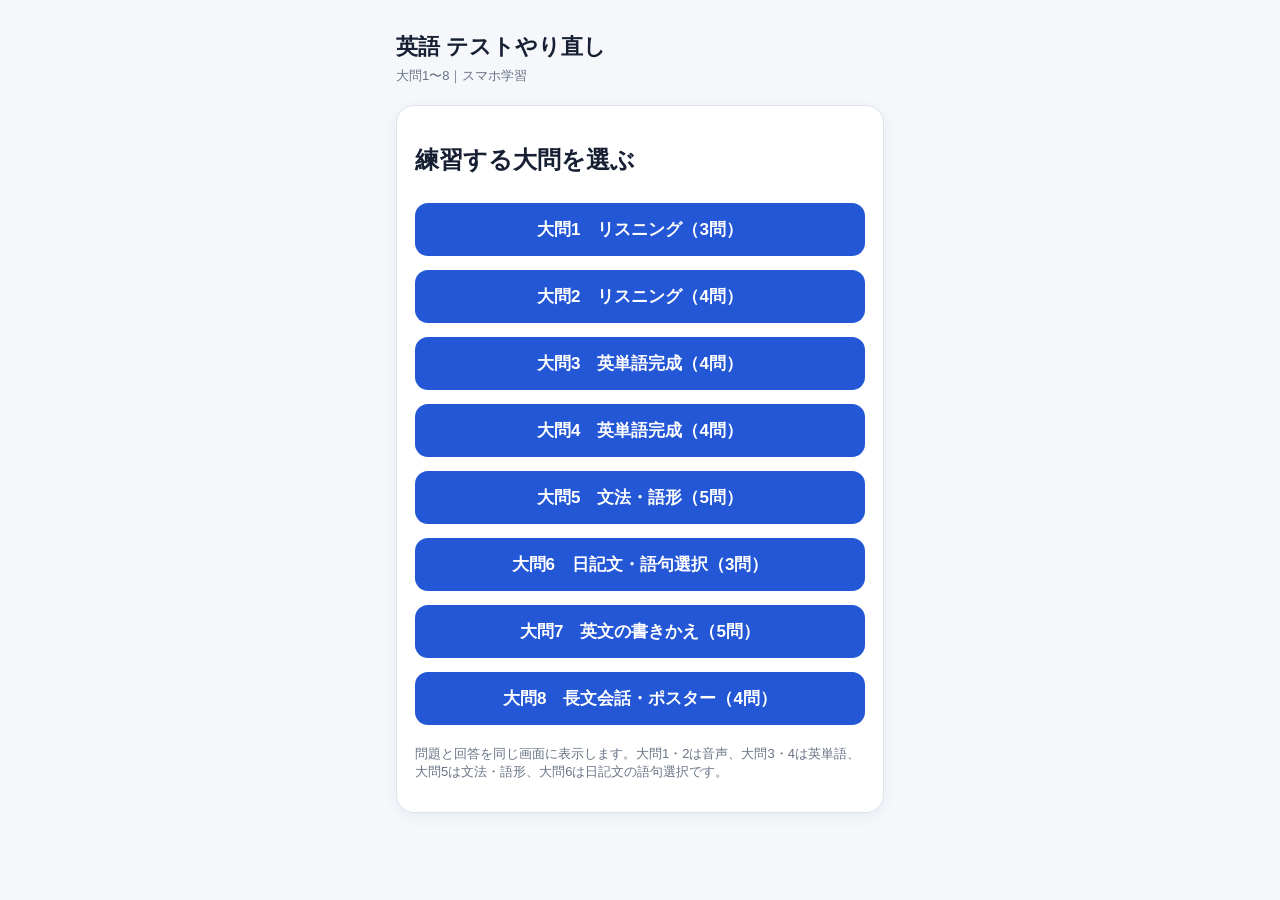
==== commit 84a9d08f: "Add files via upload" ====
--- a/index.html
+++ b/index.html
@@ -2,7 +2,7 @@
 <html lang="ja">
 <head>
 <meta charset="utf-8"><meta name="viewport" content="width=device-width,initial-scale=1,viewport-fit=cover">
-<title>英語 大問1〜7 練習</title>
+<title>英語 大問1〜8 練習</title>
 <style>
 *{box-sizing:border-box} body{margin:0;background:#f5f7fb;color:#172033;font-family:-apple-system,BlinkMacSystemFont,"Hiragino Sans","Yu Gothic",sans-serif}
 .wrap{max-width:520px;margin:auto;padding:16px}.top{padding:16px 0 8px}.top h1{font-size:22px;margin:0 0 5px}.muted{color:#687386;font-size:13px}
@@ -56,9 +56,92 @@
 .rewriteSentence{background:#f6f8fb;border-radius:12px;padding:14px;margin:10px 0;font-size:17px;line-height:2.5}
 .rewriteInput{width:105px;max-width:35vw;font-size:17px;padding:8px 10px;border:2px solid #b9c7da;border-radius:9px}
 
+
+.q8Wrap{display:block}
+.q8PassageBox{background:#f7f9fc;border:1px solid #dce3ec;border-radius:14px;padding:14px;margin:10px 0;line-height:1.75;font-size:15px}
+.q8Poster{display:block;width:100%;max-width:310px;height:auto;margin:20px auto 12px;border:1px solid #ccd5e2;border-radius:8px;background:#fff}
+.q8QuestionBox{background:#fff;border:1px solid #dce3ec;border-radius:14px;padding:14px}
+.q8Toggle{margin:8px 0}
+.q8AnswerInput{width:100%;font-size:18px;padding:12px;border:2px solid #cbd5e2;border-radius:10px}
+.q8Multi{display:grid;gap:8px}
+.q8Choice{width:100%;text-align:left;background:#fff;border:2px solid #d9e0ea;border-radius:11px;padding:11px;font-size:15px}
+.q8Choice.selected{border-color:#2457d6;background:#eef3ff}
+.q8ReorderBank,.q8ReorderAnswer{display:flex;flex-wrap:wrap;gap:8px;padding:11px;border-radius:11px;min-height:48px}
+.q8ReorderBank{background:#f6f8fb;border:1px solid #dce3ec}
+.q8ReorderAnswer{background:#fff;border:2px dashed #b9c7da;margin:10px 0}
+.q8Chip{border:1px solid #becada;background:#fff;border-radius:9px;padding:9px 11px;font-size:15px}
+.q8Chip.used{opacity:.3}
+.q8Intro{text-align:left}
+@media(min-width:800px){
+  .q8PassageBox{font-size:16px;line-height:1.85}
+  .q8QuestionBox{max-width:820px;margin-left:auto;margin-right:auto}
+}
+
+
+.q8PassagePanel{width:100%}
+.q8BackRow{display:flex;gap:8px;margin:8px 0 12px}
+.q8BackRow .btn{margin:0}
+.q8QuestionBox{width:100%}
+
+
+.q8PosterHtml{
+  width:100%;
+  max-width:330px;
+  margin:22px auto 12px;
+  padding:14px 16px 12px;
+  border:2px solid #4a4a4a;
+  background:#fff;
+  color:#111;
+  font-family:"Yu Mincho","Hiragino Mincho ProN","Yu Gothic",serif;
+  line-height:1.45;
+}
+.q8PosterTitle{
+  font-size:22px;
+  font-weight:900;
+  text-align:center;
+  margin-bottom:10px;
+  white-space:nowrap;
+}
+.q8PosterItem{
+  font-size:16px;
+  margin:8px 0;
+}
+.q8PosterAuthor{
+  text-align:right;
+  font-size:16px;
+  margin-top:8px;
+}
+@media(max-width:380px){
+  .q8PosterHtml{padding:12px 12px 10px}
+  .q8PosterTitle{font-size:19px}
+  .q8PosterItem,.q8PosterAuthor{font-size:15px}
+}
+
+
+.q8AllQuestions{display:grid;gap:16px;margin-top:20px}
+.q8OneQuestion{background:#fff;border:1px solid #dce3ec;border-radius:14px;padding:14px}
+.q8OneQuestion h3{margin:0 0 10px;font-size:18px}
+.q8AllCheck{margin-top:18px}
+.q8ResultItem{margin:12px 0;padding:12px;border-radius:12px;background:#f7f9fc}
+.q8ReadingHeader{margin:0 0 8px;font-weight:700}
+
+
+.q8Bilingual{display:grid;gap:10px;margin-top:12px}
+.q8Line{background:#f7f9fc;border:1px solid #dce3ec;border-radius:12px;padding:12px}
+.q8English{font-size:16px;line-height:1.6;font-weight:600}
+.q8Japanese{font-size:15px;line-height:1.6;margin-top:5px}
+.q8LinePlay{margin-top:8px;padding:7px 10px!important;font-size:14px!important}
+
+
+.sourceUnderline{
+  text-decoration-line: underline;
+  text-decoration-thickness: 2px;
+  text-underline-offset: 4px;
+}
+
 </style>
 </head><body><main class="wrap">
-<div class="top"><h1>英語 テストやり直し</h1><div class="muted">大問1〜7｜スマホ学習</div></div>
+<div class="top"><h1>英語 テストやり直し</h1><div class="muted">大問1〜8｜スマホ学習</div></div>
 <section id="menu" class="card menu">
 <h2>練習する大問を選ぶ</h2>
 <button onclick="start(1)">大問1　リスニング（3問）</button>
@@ -68,6 +151,7 @@
 <button onclick="start(5)">大問5　文法・語形（5問）</button>
 <button onclick="start(6)">大問6　日記文・語句選択（3問）</button>
 <button onclick="start(7)">大問7　英文の書きかえ（5問）</button>
+<button onclick="start(8)">大問8　長文会話・ポスター（4問）</button>
 <p class="muted">問題と回答を同じ画面に表示します。大問1・2は音声、大問3・4は英単語、大問5は文法・語形、大問6は日記文の語句選択です。</p>
 </section>
 <section id="quiz" class="card hide">
@@ -124,7 +208,7 @@
 ],
 7:[
  {kind:"rewrite",label:"(1)",
-  original:"Many students don’t go to school on Sunday.",
+  original:"Many students don’t go to school <span class=\"sourceUnderline\">on Sunday</span>.",
   instruction:"下線部を「次の日曜日」にかえて、未来の否定文に",
   afterParts:["Many students "," go to school "," Sunday."],
   answers:["won’t","next"],
@@ -138,35 +222,284 @@
   display:"Will you play baseball tomorrow?",
   rule:"未来の疑問文は Will＋主語＋動詞の原形 ～? の形です。play は原形のまま使います。"},
  {kind:"rewrite",label:"(3)",
-  original:"I went to the library last week.",
+  original:"I went to the library <span class=\"sourceUnderline\">last week</span>.",
   instruction:"下線部を「明日」にかえて、未来の文に",
   afterParts:["I "," "," to go to the library tomorrow."],
   answers:["am","going"],
   display:"I am going to go to the library tomorrow.",
   rule:"be going to ～ で「～する予定です／つもりです」。主語が I なので be動詞は am です。"},
  {kind:"rewrite",label:"(4)",
-  original:"I’m watching TV now.",
+  original:"I’m watching TV <span class=\"sourceUnderline\">now</span>.",
   instruction:"下線部を「そのとき」にかえて、過去進行形の疑問文に",
   afterParts:[""," you "," TV at that time?"],
   answers:["Were","watching"],
   display:"Were you watching TV at that time?",
   rule:"過去進行形の疑問文は Was/Were＋主語＋動詞の-ing形 ～?。主語が you なので Were です。"},
  {kind:"rewrite",label:"(5)",
-  original:"He talks with his father every day.",
+  original:"He talks with his father <span class=\"sourceUnderline\">every day</span>.",
   instruction:"下線部を「昨日の9時」にかえて、過去進行形の文に",
   afterParts:["He "," "," with his father at 9:00 yesterday."],
   answers:["was","talking"],
   display:"He was talking with his father at 9:00 yesterday.",
   rule:"過去進行形は was/were＋動詞の-ing形。主語が He なので was talking です。"}
+],
+8:[
+ {kind:"reading8",type:"word",label:"(1)",
+  question:"対話文とポスターの内容に合うように、（①）に入る最も適当な英単語1語を書きなさい。",
+  answer:"October",
+  explanation:"ポスターに「10月の文化祭で上演する劇」とあるので、October が入ります。"},
+ {kind:"reading8",type:"choice",label:"(2)",
+  question:"対話文中の②に入る最も適当なものを、次のア〜エのうちから一つ選びなさい。",
+  choices:[["ア","How can I help you?"],["イ","When do they perform the drama?"],["ウ","What do the staff members do?"],["エ","Can you dance?"]],
+  answer:"ウ",
+  explanation:"直後に健太が「They write a script, create music, and make clothes.」とスタッフの仕事を説明しているため、②には「What do the staff members do?」が入ります。"},
+ {kind:"reading8",type:"reorder",label:"(3)",
+  question:"対話文中の下線部③が意味の通る英文になるように、（　）内の語を並べかえて書きなさい。（　）内以外の語は書かなくてよい。",
+  tokens:["room","at","the","music","to","come"],
+  answer:["come","to","the","music","room","at"],
+  display:"Then, please come to the music room at 4:00 p.m. this Friday.",
+  explanation:"come to ～ で「～へ来る」、the music room で「音楽室」、at 4:00 p.m. で時刻を表します。"},
+ {kind:"reading8",type:"multi",label:"(4)",
+  question:"対話文の内容に合うものを、次のア〜オのうちから二つ選び、その符号を書きなさい。",
+  choices:[
+    ["ア","メアリーは健太といっしょに簡単な日本語でポスターを作った。"],
+    ["イ","メアリーはひらがなとカタカナは読めるが、漢字は読めない。"],
+    ["ウ","健太とメアリーは生徒会でいっしょに活動している。"],
+    ["エ","メアリーは音楽が好きなので、文化祭の劇に演者として参加したいと思っている。"],
+    ["オ","健太はスタッフとして文化祭の劇に参加したいと思っている。"]
+  ],
+  answer:["イ","オ"],
+  explanation:"メアリーは「ひらがなとカタカナは読めるが漢字は読めない」と話しています。また健太は台本を書きたいと言っており、スタッフとして参加する内容です。"}
 ]};
 let section=1,idx=0,score=0,wrong=[],selected=null;
 const $=x=>document.getElementById(x);
 function say(t){if(!speechSynthesis){alert("このブラウザでは音声を利用できません");return}speechSynthesis.cancel();const u=new SpeechSynthesisUtterance(t);u.lang="en-US";u.rate=.82;speechSynthesis.speak(u)}
-function start(n,list=null){section=n;idx=0;score=0;wrong=[];selected=null;sets._run=list||sets[n];$("menu").classList.add("hide");$("result").classList.add("hide");$("quiz").classList.remove("hide");render()}
+function start(n,list=null){
+ section=n;idx=0;score=0;wrong=[];selected=null;sets._run=list||sets[n];
+ $("menu").classList.add("hide");$("result").classList.add("hide");$("quiz").classList.remove("hide");
+ if(n===8 && !list){renderQ8All();}else{render();}
+}
+
+function renderQ8All(){
+ section=8; idx=0; score=0; wrong=[]; selected=null; sets._run=sets[8];
+ $("title").textContent="大問8 長文会話・ポスター";
+ $("count").textContent="4問まとめて解答";
+ $("bar").style.width="0%";
+ $("audio").innerHTML="";
+ $("feedback").className="feedback hide";
+ $("choices").innerHTML="";
+ $("check").classList.add("hide");
+ $("next").classList.add("hide");
+
+ const q1=sets[8][0], q2=sets[8][1], q3=sets[8][2], q4=sets[8][3];
+
+ $("prompt").innerHTML=`
+   <div class="small muted">掲示板のポスターと対話文を読み、(1)〜(4)をすべて解答してからまとめて答え合わせをします。途中では正解・解説は表示しません。</div>
+   ${q8PassageHtml()}
+   <div class="q8AllQuestions">
+     <div class="q8OneQuestion">
+       <h3>${q1.label}</h3>
+       <div class="sentence">${q1.question}</div>
+       <input id="q8allWord" class="q8AnswerInput" type="text" autocomplete="off" autocapitalize="none" spellcheck="false" placeholder="英単語1語を入力">
+     </div>
+
+     <div class="q8OneQuestion">
+       <h3>${q2.label}</h3>
+       <div class="sentence">${q2.question}</div>
+       <div class="q8Multi" id="q8allChoice">
+         ${q2.choices.map(([k,t])=>`<button type="button" class="q8Choice" data-k="${k}"><b>${k}</b>　${t}</button>`).join("")}
+       </div>
+     </div>
+
+     <div class="q8OneQuestion">
+       <h3>${q3.label}</h3>
+       <div class="sentence">${q3.question}</div>
+       <div class="small muted">回答</div>
+       <div id="q8allReorderAnswer" class="q8ReorderAnswer"></div>
+       <div class="small muted">（　）内の語</div>
+       <div id="q8allReorderBank" class="q8ReorderBank"></div>
+       <button type="button" class="btn sub" id="q8allUndo">1つ戻す</button>
+     </div>
+
+     <div class="q8OneQuestion">
+       <h3>${q4.label}</h3>
+       <div class="sentence">${q4.question}</div>
+       <div class="small muted" style="margin-bottom:8px">2つ選んでください。</div>
+       <div class="q8Multi" id="q8allMulti">
+         ${q4.choices.map(([k,t])=>`<button type="button" class="q8Choice" data-k="${k}"><b>${k}</b>　${t}</button>`).join("")}
+       </div>
+     </div>
+
+     <button type="button" class="btn q8AllCheck" id="q8AllCheck" disabled>4問まとめて答え合わせ</button>
+   </div>`;
+
+ window.q8AllChoice="";
+ window.q8AllMulti=[];
+ window.q8AllReorder=[];
+ const allCheck=$("q8AllCheck");
+
+ function validateAll(){
+   allCheck.disabled = !(
+     $("q8allWord").value.trim() &&
+     window.q8AllChoice &&
+     window.q8AllReorder.length===q3.answer.length &&
+     window.q8AllMulti.length===2
+   );
+ }
+
+ $("q8allWord").addEventListener("input",validateAll);
+
+ document.querySelectorAll("#q8allChoice .q8Choice").forEach(b=>b.onclick=()=>{
+   document.querySelectorAll("#q8allChoice .q8Choice").forEach(x=>x.classList.remove("selected"));
+   b.classList.add("selected");
+   window.q8AllChoice=b.dataset.k;
+   validateAll();
+ });
+
+ document.querySelectorAll("#q8allMulti .q8Choice").forEach(b=>b.onclick=()=>{
+   const k=b.dataset.k;
+   let arr=window.q8AllMulti;
+   if(arr.includes(k)){
+     window.q8AllMulti=arr.filter(x=>x!==k);
+     b.classList.remove("selected");
+   }else if(arr.length<2){
+     arr.push(k);
+     b.classList.add("selected");
+   }
+   validateAll();
+ });
+
+ function drawAllReorder(){
+   const placed=window.q8AllReorder;
+   $("q8allReorderAnswer").innerHTML=placed.map((w,i)=>`<button type="button" class="q8Chip" data-pos="${i}">${w}</button>`).join("");
+   $("q8allReorderBank").innerHTML=q3.tokens.map((w,i)=>{
+     const used=placed.filter(x=>x===w).length>q3.tokens.slice(0,i).filter(x=>x===w).length;
+     return `<button type="button" class="q8Chip ${used?"used":""}" data-word="${w}" ${used?"disabled":""}>${w}</button>`;
+   }).join("");
+   document.querySelectorAll("#q8allReorderBank .q8Chip:not([disabled])").forEach(b=>b.onclick=()=>{
+     window.q8AllReorder.push(b.dataset.word); drawAllReorder(); validateAll();
+   });
+   document.querySelectorAll("#q8allReorderAnswer .q8Chip").forEach(b=>b.onclick=()=>{
+     window.q8AllReorder.splice(Number(b.dataset.pos),1); drawAllReorder(); validateAll();
+   });
+ }
+ $("q8allUndo").onclick=()=>{window.q8AllReorder.pop();drawAllReorder();validateAll()};
+ drawAllReorder();
+
+ allCheck.onclick=gradeQ8All;
+}
+
+function gradeQ8All(){
+ const qs=sets[8];
+ const norm=s=>s.trim().normalize("NFKC").toLowerCase();
+ const ok1=norm($("q8allWord").value)===norm(qs[0].answer);
+ const ok2=window.q8AllChoice===qs[1].answer;
+ const ok3=window.q8AllReorder.length===qs[2].answer.length &&
+           window.q8AllReorder.every((v,i)=>v===qs[2].answer[i]);
+ const a=[...window.q8AllMulti].sort(), b=[...qs[3].answer].sort();
+ const ok4=a.length===b.length && a.every((v,i)=>v===b[i]);
+ const oks=[ok1,ok2,ok3,ok4];
+ score=oks.filter(Boolean).length;
+ wrong=qs.filter((_,i)=>!oks[i]);
+
+ document.querySelectorAll("#prompt button,#prompt input").forEach(x=>x.disabled=true);
+ $("bar").style.width="100%";
+
+ const q2ans=qs[1].choices.find(x=>x[0]===qs[1].answer);
+ $("feedback").className="feedback";
+ $("feedback").innerHTML=`
+   <b>大問8　${score} / 4問 正解</b>
+   <div class="q8ResultItem">
+     <b>(1) ${ok1?"○":"×"}</b><br>
+     正解：<b>${qs[0].answer}</b><br>
+     ${qs[0].explanation}
+   </div>
+   <div class="q8ResultItem">
+     <b>(2) ${ok2?"○":"×"}</b><br>
+     正解：<b>${qs[1].answer}　${q2ans[1]}</b><br>
+     ${qs[1].explanation}
+   </div>
+   <div class="q8ResultItem">
+     <b>(3) ${ok3?"○":"×"}</b><br>
+     正解：<b>${qs[2].answer.join(" ")}</b><br>
+     <span class="english">${qs[2].display}</span><br>
+     ${qs[2].explanation}
+   </div>
+   <div class="q8ResultItem">
+     <b>(4) ${ok4?"○":"×"}</b><br>
+     正解：<b>${qs[3].answer.join("・")}</b><br>
+     ${qs[3].explanation}
+   </div>
+   <div class="q8ResultItem">
+     <b>対話文を英文・日本語訳で確認</b>
+     <div class="small muted" style="margin-top:5px">英文のすぐ下に日本語訳を表示します。▶でその部分だけ聞けます。</div>
+     <div class="q8Bilingual">
+       <div class="q8Line"><div class="q8English">Mary：Hi, Kenta. This poster says, “Let’s make something.” Is that right?</div><div class="q8Japanese">メアリー：こんにちは、健太。このポスターには「何かを作ろう」と書いてあるの？</div><button type="button" class="btn sub q8LinePlay" data-say="Hi, Kenta. This poster says, Let's make something. Is that right?">▶ この英文を聞く</button></div>
+       <div class="q8Line"><div class="q8English">Kenta：Yes. You can read Japanese.</div><div class="q8Japanese">健太：そうだよ。日本語が読めるんだね。</div><button type="button" class="btn sub q8LinePlay" data-say="Yes. You can read Japanese.">▶ この英文を聞く</button></div>
+       <div class="q8Line"><div class="q8English">Mary：I can read hiragana and katakana, but I cannot read kanji. Can you tell me about the poster?</div><div class="q8Japanese">メアリー：ひらがなとカタカナは読めるけど、漢字は読めないの。このポスターについて教えてくれる？</div><button type="button" class="btn sub q8LinePlay" data-say="I can read hiragana and katakana, but I cannot read kanji. Can you tell me about the poster?">▶ この英文を聞く</button></div>
+       <div class="q8Line"><div class="q8English">Kenta：OK. I made this poster. I’m in the student council. We want to make a drama and perform it at the school festival in October.</div><div class="q8Japanese">健太：いいよ。このポスターは僕が作ったんだ。僕は生徒会に入っているんだ。僕たちは劇を作って、10月の文化祭で上演したいんだ。</div><button type="button" class="btn sub q8LinePlay" data-say="OK. I made this poster. I'm in the student council. We want to make a drama and perform it at the school festival in October.">▶ この英文を聞く</button></div>
+       <div class="q8Line"><div class="q8English">Mary：That’s interesting.</div><div class="q8Japanese">メアリー：おもしろそうね。</div><button type="button" class="btn sub q8LinePlay" data-say="That's interesting.">▶ この英文を聞く</button></div>
+       <div class="q8Line"><div class="q8English">Kenta：We need ten performers and ten staff members.</div><div class="q8Japanese">健太：演者10人とスタッフ10人が必要なんだ。</div><button type="button" class="btn sub q8LinePlay" data-say="We need ten performers and ten staff members.">▶ この英文を聞く</button></div>
+       <div class="q8Line"><div class="q8English">Mary：Ten performers perform the drama, right? What do the staff members do?</div><div class="q8Japanese">メアリー：10人の演者が劇を演じるのよね？ スタッフは何をするの？</div><button type="button" class="btn sub q8LinePlay" data-say="Ten performers perform the drama, right? What do the staff members do?">▶ この英文を聞く</button></div>
+       <div class="q8Line"><div class="q8English">Kenta：They write a script, create music, and make clothes.</div><div class="q8Japanese">健太：台本を書いたり、音楽を作ったり、衣装を作ったりするよ。</div><button type="button" class="btn sub q8LinePlay" data-say="They write a script, create music, and make clothes.">▶ この英文を聞く</button></div>
+       <div class="q8Line"><div class="q8English">Mary：Oh, I want to join the staff. I like to create music with a computer.</div><div class="q8Japanese">メアリー：あら、私はスタッフに参加したいわ。コンピューターで音楽を作るのが好きなの。</div><button type="button" class="btn sub q8LinePlay" data-say="Oh, I want to join the staff. I like to create music with a computer.">▶ この英文を聞く</button></div>
+       <div class="q8Line"><div class="q8English">Kenta：Really? Can you do that?</div><div class="q8Japanese">健太：本当？ それができるの？</div><button type="button" class="btn sub q8LinePlay" data-say="Really? Can you do that?">▶ この英文を聞く</button></div>
+       <div class="q8Line"><div class="q8English">Mary：Yes, I can. My father taught me. How about you, Kenta? Do you want to do something?</div><div class="q8Japanese">メアリー：ええ、できるわ。父が教えてくれたの。健太はどう？ 何かやりたいことはある？</div><button type="button" class="btn sub q8LinePlay" data-say="Yes, I can. My father taught me. How about you, Kenta? Do you want to do something?">▶ この英文を聞く</button></div>
+       <div class="q8Line"><div class="q8English">Kenta：Yes, I want to write a script. Then, please come to the music room at 4:00 p.m. this Friday. Let’s make a wonderful drama together.</div><div class="q8Japanese">健太：うん、僕は台本を書きたいな。それじゃあ、今週の金曜日の午後4時に音楽室に来て。一緒にすばらしい劇を作ろう。</div><button type="button" class="btn sub q8LinePlay" data-say="Yes, I want to write a script. Then, please come to the music room at four p.m. this Friday. Let's make a wonderful drama together.">▶ この英文を聞く</button></div>
+       <div class="q8Line"><div class="q8English">Mary：OK. Thank you.</div><div class="q8Japanese">メアリー：わかった。ありがとう。</div><button type="button" class="btn sub q8LinePlay" data-say="OK. Thank you.">▶ この英文を聞く</button></div>
+     </div>
+   </div>
+   <button type="button" class="btn sub" id="q8AllListen">▶ 対話文を聞く</button>
+ `;
+ document.querySelectorAll(".q8LinePlay").forEach(b=>b.onclick=()=>say(b.dataset.say));
+ $("q8AllListen").onclick=()=>say(`Hi, Kenta. This poster says, Let's make something. Is that right? Yes. You can read Japanese. I can read hiragana and katakana, but I cannot read kanji. Can you tell me about the poster? OK. I made this poster. I'm in the student council. We want to make a drama and perform it at the school festival in October. That's interesting. We need ten performers and ten staff members. Ten performers perform the drama, right? What do the staff members do? They write a script, create music, and make clothes. Oh, I want to join the staff. I like to create music with a computer. Really? Can you do that? Yes, I can. My father taught me. How about you, Kenta? Do you want to do something? Yes, I want to write a script. Then, please come to the music room at four p.m. this Friday. Let's make a wonderful drama together. OK. Thank you.`);
+ $("feedback").scrollIntoView({behavior:"smooth",block:"start"});
+}
+
+function renderQ8Intro(){
+ $("title").textContent="大問8 長文会話・ポスター";
+ $("count").textContent="本文を読む";
+ $("bar").style.width="0%";
+ $("feedback").className="feedback hide";
+ $("check").classList.add("hide");
+ $("next").classList.add("hide");
+ $("audio").innerHTML="";
+ $("choices").innerHTML="";
+ $("prompt").innerHTML=`<div class="q8Intro"><div class="small muted">まず掲示板のポスターを確認し、そのあと健太とメアリーの対話文を読んでください。問題では必要なときにもう一度確認できます。</div>${q8PassageHtml()}<button type="button" class="btn" id="q8StartQuestions">問題へ進む →</button></div>`;
+ $("q8StartQuestions").onclick=()=>render();
+}
+const q8PassageHtml=()=>`
+<div class="q8PassageBox">
+<div class="small muted" style="margin-bottom:8px">健太とメアリーは、次の掲示板のポスターを見ながら話しています。</div>
+
+<div class="q8PosterHtml" role="group" aria-label="文化祭の劇の募集ポスター">
+  <div class="q8PosterTitle">いっしょに劇をつくろう!!</div>
+  <div class="q8PosterItem">● 10月の文化祭で上演する劇の<br>　演者とスタッフを10名ずつ<br>　募集します。</div>
+  <div class="q8PosterItem">● 希望者は今週金曜日の午後4時<br>　に音楽室に来てください。</div>
+  <div class="q8PosterAuthor">生徒会</div>
+</div>
+
+<div style="margin-top:22px"><b>対話文</b></div><br>
+Mary：Hi, Kenta. This poster says, “Let’s make something.” Is that right?<br>
+Kenta：Yes. You can read Japanese.<br>
+Mary：I can read <i>hiragana</i> and <i>katakana</i>, but I cannot read <i>kanji</i>. Can you tell me about the poster?<br>
+Kenta：OK. I made this poster. I’m in the student council. We want to make a drama and perform it at the school festival in ( ① ).<br>
+Mary：That’s interesting.<br>
+Kenta：We need ten performers and ten staff members.<br>
+Mary：Ten performers perform the drama, right?　<span style="border:1px solid #777;padding:1px 6px">②</span><br>
+Kenta：They write a script, create music, and make clothes.<br>
+Mary：Oh, I want to join the staff. I like to create music with a computer.<br>
+Kenta：Really? Can you do that?<br>
+Mary：Yes, I can. My father taught me. How about you, Kenta? Do you want to do something?<br>
+Kenta：Yes, I want to write a script. ③Then, please ( room / at / the / music / to / come ) 4:00 p.m. this Friday. Let’s make a wonderful drama together.<br>
+Mary：OK. Thank you.<br><br>
+<span class="small muted">※ student council＝生徒会　perform＝〜を演じる　performer＝演者　staff＝スタッフ　script＝台本　create＝〜を創作する</span>
+</div>`; 
+
 function render(){
  const q=sets._run[idx];
  selected=null;
- const sectionName=(section===1||section===2)?"リスニング":(section===3||section===4)?"英単語完成":section===5?"文法・語形":section===6?"日記文・語句選択":"英文の書きかえ";
+ const sectionName=(section===1||section===2)?"リスニング":(section===3||section===4)?"英単語完成":section===5?"文法・語形":section===6?"日記文・語句選択":section===7?"英文の書きかえ":"長文会話・ポスター";
  $("title").textContent=`大問${section} ${sectionName}`;
  $("count").textContent=`${idx+1} / ${sets._run.length}問`;
  $("bar").style.width=`${idx/sets._run.length*100}%`;
@@ -197,9 +530,83 @@
    setTimeout(()=>inp.focus(),50);
    return;
  }
+ if(section===8){
+   $("audio").innerHTML="";
+   let answerHtml="";
+   if(q.type==="word"){
+     answerHtml=`<input id="q8word" class="q8AnswerInput" type="text" autocomplete="off" autocapitalize="none" spellcheck="false" placeholder="英単語1語を入力">`;
+   }else if(q.type==="choice"){
+     answerHtml=`<div class="q8Multi" id="q8choice">${q.choices.map(([k,t])=>`<button type="button" class="q8Choice" data-k="${k}"><b>${k}</b>　${t}</button>`).join("")}</div>`;
+   }else if(q.type==="multi"){
+     answerHtml=`<div class="small muted" style="margin-bottom:8px">2つ選んでください。</div><div class="q8Multi" id="q8multi">${q.choices.map(([k,t])=>`<button type="button" class="q8Choice" data-k="${k}"><b>${k}</b>　${t}</button>`).join("")}</div>`;
+   }else{
+     answerHtml=`<div class="small muted">回答</div><div id="q8reorderAnswer" class="q8ReorderAnswer"></div><div class="small muted">（　）内の語</div><div id="q8reorderBank" class="q8ReorderBank"></div><button type="button" class="btn sub" id="q8undo">1つ戻す</button>`;
+   }
+
+   $("prompt").innerHTML=`
+     <div class="q8QuestionBox" id="q8QuestionArea">
+       <button type="button" class="btn sub q8Toggle" id="q8TogglePassage">ポスター・対話文を確認する</button>
+       <div class="sentence"><b>${q.label}</b>　${q.question}</div>
+       <div id="q8AnswerArea">${answerHtml}</div>
+     </div>
+     <div id="q8PassagePanel" class="q8PassagePanel hide">
+       <div class="q8BackRow"><button type="button" class="btn sub" id="q8BackTop">問題へ戻る ↑</button></div>
+       ${q8PassageHtml()}
+       <div class="q8BackRow"><button type="button" class="btn sub" id="q8BackBottom">問題へ戻る ↑</button></div>
+     </div>`;
+   $("choices").innerHTML="";
+   $("check").disabled=true;
+
+   const showPassage=()=>{
+     $("q8PassagePanel").classList.remove("hide");
+     $("q8PassagePanel").scrollIntoView({behavior:"smooth",block:"start"});
+   };
+   const backToQuestion=()=>{
+     $("q8QuestionArea").scrollIntoView({behavior:"smooth",block:"start"});
+   };
+   $("q8TogglePassage").onclick=showPassage;
+   $("q8BackTop").onclick=backToQuestion;
+   $("q8BackBottom").onclick=backToQuestion;
+
+   if(q.type==="word"){
+     const inp=$("q8word");
+     inp.addEventListener("input",()=>{$("check").disabled=!inp.value.trim()});
+     inp.addEventListener("keydown",e=>{if(e.key==="Enter"&&!$("check").disabled)$("check").click()});
+   }else if(q.type==="choice"){
+     window.q8Selected="";
+     document.querySelectorAll("#q8choice .q8Choice").forEach(b=>b.onclick=()=>{
+       document.querySelectorAll("#q8choice .q8Choice").forEach(x=>x.classList.remove("selected"));
+       b.classList.add("selected"); window.q8Selected=b.dataset.k; $("check").disabled=false;
+     });
+   }else if(q.type==="multi"){
+     window.q8SelectedMulti=[];
+     document.querySelectorAll("#q8multi .q8Choice").forEach(b=>b.onclick=()=>{
+       const k=b.dataset.k, arr=window.q8SelectedMulti;
+       if(arr.includes(k)){window.q8SelectedMulti=arr.filter(x=>x!==k);b.classList.remove("selected");}
+       else if(arr.length<2){arr.push(k);b.classList.add("selected");}
+       $("check").disabled=window.q8SelectedMulti.length!==2;
+     });
+   }else{
+     const placed=[];
+     function drawQ8(){
+       $("q8reorderAnswer").innerHTML=placed.map((w,i)=>`<button type="button" class="q8Chip" data-pos="${i}">${w}</button>`).join("");
+       $("q8reorderBank").innerHTML=q.tokens.map((w,i)=>{
+         const used=placed.filter(x=>x===w).length>q.tokens.slice(0,i).filter(x=>x===w).length;
+         return `<button type="button" class="q8Chip ${used?"used":""}" data-word="${w}" ${used?"disabled":""}>${w}</button>`;
+       }).join("");
+       document.querySelectorAll("#q8reorderBank .q8Chip:not([disabled])").forEach(b=>b.onclick=()=>{placed.push(b.dataset.word);drawQ8()});
+       document.querySelectorAll("#q8reorderAnswer .q8Chip").forEach(b=>b.onclick=()=>{placed.splice(Number(b.dataset.pos),1);drawQ8()});
+       $("check").disabled=placed.length!==q.answer.length;
+     }
+     $("q8undo").onclick=()=>{placed.pop();drawQ8()};
+     window.q8Reorder=placed;
+     drawQ8();
+   }
+   return;
+ }
  if(section===7){
    $("audio").innerHTML="";
-   $("prompt").innerHTML=`<div class="small muted">次の英文を、（　）内の指示に従って下の文のように書きかえます。下線部にあてはまる英単語を1語ずつ入力しましょう。</div>
+   $("prompt").innerHTML=`<div class="small muted">次の英文を、（　）内の指示に従って書きかえましょう。下の文の空欄に入る英単語を1語ずつ入力してください。</div>
      <div class="rewriteOriginal"><b>${q.label}</b>　${q.original}</div>
      <div class="rewriteInstruction">（${q.instruction}）</div>
      <div class="rewriteSentence">${q.afterParts[0]}<input id="rw0" class="rewriteInput" type="text" autocomplete="off" autocapitalize="none" spellcheck="false"> ${q.afterParts[1]}<input id="rw1" class="rewriteInput" type="text" autocomplete="off" autocapitalize="none" spellcheck="false"> ${q.afterParts[2]}</div>`;
@@ -332,6 +739,45 @@
    $("bar").style.width=`${(idx+1)/sets._run.length*100}%`;
    return;
  }
+ if(section===8){
+   let ok=false, detail="";
+   if(q.type==="word"){
+     const raw=$("q8word").value.trim().normalize("NFKC").toLowerCase();
+     ok=raw===q.answer.toLowerCase();
+     detail=`正解：<b>${q.answer}</b>`;
+   }else if(q.type==="choice"){
+     ok=window.q8Selected===q.answer;
+     const choice=q.choices.find(x=>x[0]===q.answer);
+     detail=`正解：<b>${q.answer}　${choice[1]}</b>`;
+   }else if(q.type==="multi"){
+     const a=[...window.q8SelectedMulti].sort(), b=[...q.answer].sort();
+     ok=a.length===b.length && a.every((v,i)=>v===b[i]);
+     detail=`正解：<b>${q.answer.join("・")}</b>`;
+   }else{
+     const vals=window.q8Reorder||[];
+     ok=vals.length===q.answer.length && vals.every((v,i)=>v===q.answer[i]);
+     detail=`正解：<b>${q.answer.join(" ")}</b><br><div class="english">${q.display}</div>`;
+   }
+   if(ok)score++;else wrong.push(q);
+   document.querySelectorAll(".q8Choice,.q8Chip,.q8AnswerInput").forEach(x=>x.disabled=true);
+   const undo=$("q8undo"); if(undo)undo.disabled=true;
+   $("feedback").className=`feedback ${ok?"ok":"ng"}`;
+   $("feedback").innerHTML=`<b>${ok?"○ 正解！":"× 不正解"}</b>
+     <div class="transcript">${detail}<br><br><b>解説</b><br>${q.explanation}
+     <br><br><button type="button" class="btn sub" id="q8ShowFull">ポスター・対話文を確認する</button>
+     <div id="q8Review" class="hide">${q8PassageHtml()}<button type="button" class="btn sub" id="q8Listen">▶ 対話文を聞く</button></div>
+     </div>`;
+   $("q8ShowFull").onclick=()=>{
+     $("q8Review").classList.remove("hide");
+     $("q8ShowFull").classList.add("hide");
+     $("q8Listen").onclick=()=>say(`Hi, Kenta. This poster says, Let's make something. Is that right? Yes. You can read Japanese. I can read hiragana and katakana, but I cannot read kanji. Can you tell me about the poster? OK. I made this poster. I'm in the student council. We want to make a drama and perform it at the school festival in October. That's interesting. We need ten performers and ten staff members. Ten performers perform the drama, right? What do the staff members do? They write a script, create music, and make clothes. Oh, I want to join the staff. I like to create music with a computer. Really? Can you do that? Yes, I can. My father taught me. How about you, Kenta? Do you want to do something? Yes, I want to write a script. Then, please come to the music room at four p.m. this Friday. Let's make a wonderful drama together. OK. Thank you.`);
+   };
+   $("check").classList.add("hide");
+   $("next").classList.remove("hide");
+   $("next").textContent=idx===sets._run.length-1?"結果を見る":"次の問題 →";
+   $("bar").style.width=`${(idx+1)/sets._run.length*100}%`;
+   return;
+ }
  if(section===7){
    const norm=s=>s.trim().normalize("NFKC").toLowerCase().replace(/[’‘]/g,"'");
    const vals=[norm($("rw0").value),norm($("rw1").value)];
@@ -476,7 +922,7 @@
 function finish(){
  $("quiz").classList.add("hide");
  $("result").classList.remove("hide");
- const nextSection=section<7?section+1:null;
+ const nextSection=section<8?section+1:null;
  $("result").innerHTML=`<h2>大問${section} 結果</h2>
    <div class="score">${score} / ${sets._run.length}問 正解</div>
    ${wrong.length?`<button class="btn" id="retryWrong">間違えた問題だけやる</button>`:`<p class="ok" style="text-align:center;font-weight:800">全問正解！</p>`}
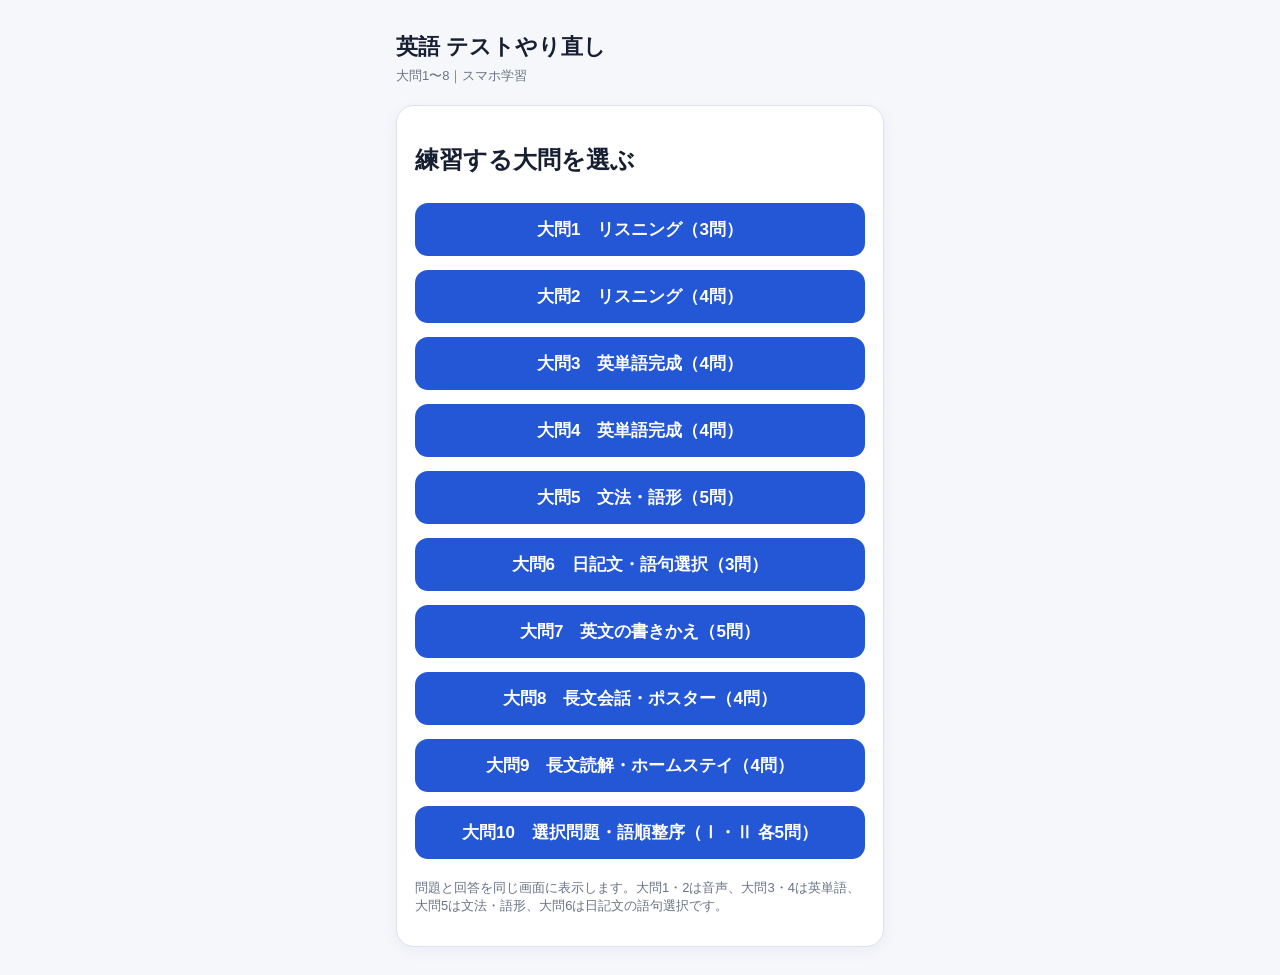
==== commit 7419818d: "Add files via upload" ====
--- a/index.html
+++ b/index.html
@@ -139,6 +139,29 @@
   text-underline-offset: 4px;
 }
 
+
+.q9PassageBox{margin-top:14px;padding:16px;background:#f7f9fc;border-radius:14px;line-height:1.75}
+.q9PassageBox p{margin:0 0 16px}
+.q9Notes{font-size:13px;line-height:1.8;margin-top:8px}
+.q9AllQuestions{display:grid;gap:16px;margin-top:20px}
+.q9OneQuestion{background:#fff;border:1px solid #dce3ec;border-radius:14px;padding:14px}
+.q9OneQuestion h3{margin:0 0 10px;font-size:18px}
+.q9Reorder{display:grid;gap:8px;margin-top:10px}
+.q9Reorder button.selected{outline:2px solid #2d61db;background:#eef3ff}
+.q9Bilingual{display:grid;gap:12px;margin-top:12px}
+.q9Line{background:#f7f9fc;border:1px solid #dce3ec;border-radius:12px;padding:12px}
+.q9English{font-weight:600;line-height:1.65}
+.q9Japanese{margin-top:6px;line-height:1.65}
+
+
+.q10Notice{background:#eef3ff;border:1px solid #cfdcff;border-radius:14px;padding:14px;line-height:1.65;margin-bottom:16px}
+.q10Japanese{font-weight:700;line-height:1.65;margin-bottom:12px}
+.q10Sentence{font-size:17px;line-height:1.8;background:#f7f9fc;border-radius:12px;padding:14px;margin-bottom:14px}
+.q10Options{display:grid;grid-template-columns:1fr 1fr;gap:10px}
+.q10Order{margin:12px 0;padding:12px;background:#f7f9fc;border-radius:12px;min-height:48px}
+.q10Summary{display:grid;gap:12px}
+@media(max-width:420px){.q10Options{grid-template-columns:1fr 1fr}.q10Sentence{font-size:16px}}
+
 </style>
 </head><body><main class="wrap">
 <div class="top"><h1>英語 テストやり直し</h1><div class="muted">大問1〜8｜スマホ学習</div></div>
@@ -152,6 +175,8 @@
 <button onclick="start(6)">大問6　日記文・語句選択（3問）</button>
 <button onclick="start(7)">大問7　英文の書きかえ（5問）</button>
 <button onclick="start(8)">大問8　長文会話・ポスター（4問）</button>
+<button onclick="start(9)">大問9　長文読解・ホームステイ（4問）</button>
+<button onclick="start(10)">大問10　選択問題・語順整序（Ⅰ・Ⅱ 各5問）</button>
 <p class="muted">問題と回答を同じ画面に表示します。大問1・2は音声、大問3・4は英単語、大問5は文法・語形、大問6は日記文の語句選択です。</p>
 </section>
 <section id="quiz" class="card hide">
@@ -270,6 +295,30 @@
   ],
   answer:["イ","オ"],
   explanation:"メアリーは「ひらがなとカタカナは読めるが漢字は読めない」と話しています。また健太は台本を書きたいと言っており、スタッフとして参加する内容です。"}
+],
+9:[
+ {kind:"reading9",type:"word",label:"(1)",answer:"first",
+  question:"本文中の下線部①が、「初日に」という意味になるように、（　）に入る最も適当な英単語1語を書きなさい。",
+  explanation:"「初日」は the first day と表します。したがって first が入ります。"},
+ {kind:"reading9",type:"reorder",label:"(2)",
+  question:"本文中の下線部②が意味の通る英文になるように、（　）内のア〜オを正しい語順に並べかえ、その順番を符号で書きなさい。",
+  choices:[["ア","the Brown family’s breakfast"],["イ","was"],["ウ","didn’t"],["エ","good"],["オ","think"]],
+  answer:["ウ","オ","ア","イ","エ"],
+  display:"So, I didn’t think the Brown family’s breakfast was good.",
+  explanation:"「私はブラウンさん一家の朝食はよくないと思いました」という意味なので、didn’t think → the Brown family’s breakfast → was good の順です。"},
+ {kind:"reading9",type:"twoWords",label:"(3)",answers:["wants","cook"],
+  question:"次の問いと答えの英文が本文の内容に合うように、（　）内に入る最も適当な英単語を1語ずつ書きなさい。",
+  qa:"[問い] What does Riku want to be in the future?<br>[答え] He (　) to be a (　).",
+  explanation:"最終段落の「I want to be a cook in the future.」が根拠です。主語が He なので want は wants になります。"},
+ {kind:"reading9",type:"choice",label:"(4)",answer:"ア",
+  question:"本文の内容に合うものを、次のア〜エのうちから一つ選び、その符号を書きなさい。",
+  choices:[
+   ["ア","陸は、カナダでのホームステイで、世界にはさまざまな朝食の食べ方があることを知った。"],
+   ["イ","ブラウンさん一家は、ふつう家族みんなで朝食を食べる。"],
+   ["ウ","陸は、カナダでも台湾でも、人々が家で朝食を食べないことにおどろいた。"],
+   ["エ","陸は今、家族のためにときどき朝食を作っている。"]
+  ],
+  explanation:"本文では、カナダと台湾の朝食の習慣を知ったことをきっかけに、陸が世界の食文化に興味を持ったと書かれています。したがってアが正解です。"}
 ]};
 let section=1,idx=0,score=0,wrong=[],selected=null;
 const $=x=>document.getElementById(x);
@@ -277,7 +326,222 @@
 function start(n,list=null){
  section=n;idx=0;score=0;wrong=[];selected=null;sets._run=list||sets[n];
  $("menu").classList.add("hide");$("result").classList.add("hide");$("quiz").classList.remove("hide");
- if(n===8 && !list){renderQ8All();}else{render();}
+ if(n===8 && !list){renderQ8All();}else if(n===9 && !list){renderQ9All();}else if(n===10 && !list){renderQ10Start();}else{render();}
+}
+
+
+
+const q10Data={
+ I:[
+  {jp:"私は忙しいので、あなたを手伝うことができません。",pre:"I cannot help",post:".",opts:[["ア","because"],["イ","busy"],["ウ","I’m"],["エ","you"]],ans:["エ","ア","ウ","イ"],en:"I cannot help you because I’m busy.",ja:"私は忙しいので、あなたを手伝うことができません。"},
+  {jp:"私たちの市には、病院がたくさんありますか。",pre:"",post:"in our city?",opts:[["ア","hospitals"],["イ","many"],["ウ","are"],["エ","there"]],ans:["ウ","エ","イ","ア"],en:"Are there many hospitals in our city?",ja:"私たちの市には、病院がたくさんありますか。"},
+  {jp:"その公園に大きな木はありません。",pre:"",post:"big tree in the park.",opts:[["ア","there"],["イ","not"],["ウ","a"],["エ","is"]],ans:["ア","エ","イ","ウ"],en:"There is not a big tree in the park.",ja:"その公園に大きな木はありません。"},
+  {jp:"もし明日雨なら、山へ行くことはできません。",pre:"",post:"tomorrow, we can’t go to the mountains.",opts:[["ア","rainy"],["イ","if"],["ウ","it"],["エ","is"]],ans:["イ","ウ","エ","ア"],en:"If it is rainy tomorrow, we can’t go to the mountains.",ja:"もし明日雨なら、山へ行くことはできません。"},
+  {jp:"私は5歳のとき、東京に住んでいました。",pre:"",post:", I lived in Tokyo.",opts:[["ア","when"],["イ","I"],["ウ","five"],["エ","was"]],ans:["ア","イ","エ","ウ"],en:"When I was five, I lived in Tokyo.",ja:"私は5歳のとき、東京に住んでいました。"}
+ ],
+ II:[
+  {jp:"彼女は、ピアノを弾くことが好きです。",pre:"She",post:".",opts:[["ア","to"],["イ","play"],["ウ","the piano"],["エ","likes"]],ans:["エ","ア","イ","ウ"],en:"She likes to play the piano.",ja:"彼女は、ピアノを弾くことが好きです。"},
+  {jp:"トムは、日本語を勉強するためにここへ来ました。",pre:"Tom",post:"Japanese.",opts:[["ア","study"],["イ","here"],["ウ","came"],["エ","to"]],ans:["ウ","イ","エ","ア"],en:"Tom came here to study Japanese.",ja:"トムは、日本語を勉強するためにここへ来ました。"},
+  {jp:"私は昨日、何もしたくありませんでした。",pre:"I",post:"anything yesterday.",opts:[["ア","didn’t"],["イ","do"],["ウ","to"],["エ","want"]],ans:["ア","エ","ウ","イ"],en:"I didn’t want to do anything yesterday.",ja:"私は昨日、何もしたくありませんでした。"},
+  {jp:"ケンタは、試合に勝つために何をしましたか。",pre:"What",post:"win the game?",opts:[["ア","do"],["イ","did"],["ウ","Kenta"],["エ","to"]],ans:["イ","ウ","ア","エ"],en:"What did Kenta do to win the game?",ja:"ケンタは、試合に勝つために何をしましたか。"},
+  {jp:"あなたは何か読むものを持っていますか。",pre:"Do you",post:"?",opts:[["ア","anything"],["イ","to"],["ウ","have"],["エ","read"]],ans:["ウ","ア","イ","エ"],en:"Do you have anything to read?",ja:"あなたは何か読むものを持っていますか。"}
+ ]
+};
+let q10Part="I",q10Index=0,q10Order=[],q10Scores={I:0,II:0},q10Wrong=[];
+
+function renderQ10Start(){
+ section=10;
+ $("title").textContent="大問10 選択問題・語順整序";
+ $("count").textContent="Ⅰ・Ⅱ 両方に挑戦";
+ $("bar").style.width="0%"; $("audio").innerHTML=""; $("choices").innerHTML="";
+ $("feedback").className="feedback hide"; $("check").classList.add("hide"); $("next").classList.add("hide");
+ $("prompt").innerHTML=`
+  <div class="q10Notice"><b>本番では【Ⅰ】【Ⅱ】のどちらか一方を選ぶ問題です。</b><br>この学習サイトでは、練習のため両方に挑戦します。</div>
+  <div>日本文の意味を表す英文になるように、（　）内のア〜エを正しい語順に並べます。文頭に来る語も、問題と同じく小文字で表示しています。</div>
+  <button type="button" class="btn" id="q10Begin" style="margin-top:18px">【Ⅰ】から始める</button>`;
+ $("q10Begin").onclick=()=>{q10Part="I";q10Index=0;q10Scores={I:0,II:0};q10Wrong=[];renderQ10Question()};
+}
+
+function renderQ10Question(){
+ const q=q10Data[q10Part][q10Index]; q10Order=[];
+ $("title").textContent=`大問10 【${q10Part}】`;
+ $("count").textContent=`${q10Index+1} / 5問`;
+ $("bar").style.width=`${q10Index*20}%`; $("audio").innerHTML="";
+ $("feedback").className="feedback hide"; $("choices").innerHTML="";
+ $("check").classList.add("hide"); $("next").classList.add("hide");
+ $("prompt").innerHTML=`
+  <div class="q10Japanese">(${q10Index+1})　${q.jp}</div>
+  <div class="q10Sentence">${q.pre} （ ア〜エを並べかえ ） ${q.post}</div>
+  <div class="q10Order"><b>選んだ順：</b> <span id="q10OrderText">未選択</span></div>
+  <div class="q10Options" id="q10Opts">${q.opts.map(([k,t])=>`<button type="button" class="q8Choice" data-k="${k}"><b>${k}</b>　${t}</button>`).join("")}</div>
+  <button type="button" class="btn sub" id="q10Undo" style="margin-top:12px">1つ戻す</button>
+  <button type="button" class="btn" id="q10Grade" style="margin-top:12px" disabled>答え合わせ</button>`;
+ const grade=$("q10Grade");
+ document.querySelectorAll("#q10Opts .q8Choice").forEach(b=>b.onclick=()=>{
+   q10Order.push(b.dataset.k);
+   $("q10OrderText").textContent=q10Order.join(" → ");
+   grade.disabled=q10Order.length!==4;
+ });
+ $("q10Undo").onclick=()=>{
+   q10Order.pop();
+   $("q10OrderText").textContent=q10Order.length?q10Order.join(" → "):"未選択";
+   grade.disabled=q10Order.length!==4;
+ };
+ grade.onclick=gradeQ10;
+}
+
+function gradeQ10(){
+ const q=q10Data[q10Part][q10Index];
+ const ok=q10Order.join("")===q.ans.join("");
+ if(ok) q10Scores[q10Part]++; else q10Wrong.push({part:q10Part,index:q10Index});
+ document.querySelectorAll("#prompt button").forEach(b=>b.disabled=true);
+ $("bar").style.width=`${(q10Index+1)*20}%`;
+ $("feedback").className="feedback";
+ $("feedback").innerHTML=`
+  <b>${ok?"○ 正解":"× 不正解"}</b><br><br>
+  正しい順番：<b>${q.ans.join(" → ")}</b><br>
+  <div class="q8ResultItem"><div class="q8English">${q.en}</div><div class="q8Japanese">${q.ja}</div>
+  <button type="button" class="btn sub" id="q10Listen">▶ 完成した英文を聞く</button></div>
+  <button type="button" class="btn" id="q10Continue">${q10Index<4?"次の問題へ":q10Part==="I"?"【Ⅰ】の結果を見る":"大問10の結果を見る"}</button>`;
+ $("q10Listen").onclick=()=>say(q.en);
+ $("q10Continue").onclick=()=>{
+   if(q10Index<4){q10Index++;renderQ10Question()}
+   else if(q10Part==="I"){renderQ10PartResult()}
+   else{renderQ10Final()}
+ };
+ $("feedback").scrollIntoView({behavior:"smooth",block:"start"});
+}
+
+function renderQ10PartResult(){
+ $("title").textContent="大問10 【Ⅰ】結果"; $("count").textContent="5問終了"; $("bar").style.width="100%";
+ $("prompt").innerHTML=`<div class="q10Notice"><b>【Ⅰ】 ${q10Scores.I} / 5問 正解</b></div>
+ <button type="button" class="btn" id="q10ToII">【Ⅱ】へ進む</button>`;
+ $("feedback").className="feedback hide"; $("audio").innerHTML="";
+ $("q10ToII").onclick=()=>{q10Part="II";q10Index=0;renderQ10Question()};
+}
+
+function renderQ10Final(){
+ const total=q10Scores.I+q10Scores.II;
+ $("title").textContent="大問10 完了"; $("count").textContent="Ⅰ・Ⅱ 10問終了"; $("bar").style.width="100%";
+ $("feedback").className="feedback hide"; $("audio").innerHTML="";
+ $("prompt").innerHTML=`<div class="q10Summary">
+  <div class="q10Notice"><b>大問10 完了</b><br>【Ⅰ】${q10Scores.I} / 5問<br>【Ⅱ】${q10Scores.II} / 5問<br><b>合計 ${total} / 10問</b></div>
+  ${q10Wrong.length?'<button type="button" class="btn" id="q10Retry">間違えた問題だけもう一度</button>':'<div class="feedback"><b>全問正解です！</b></div>'}
+  <button type="button" class="btn sub" id="q10Menu">大問一覧へ戻る</button></div>`;
+ if(q10Wrong.length) $("q10Retry").onclick=()=>renderQ10RetryStart();
+ $("q10Menu").onclick=()=>location.reload();
+}
+
+function renderQ10RetryStart(){
+ const list=[...q10Wrong]; let ri=0;
+ function show(){
+  const item=list[ri],q=q10Data[item.part][item.index];q10Order=[];
+  $("title").textContent=`大問10 復習 【${item.part}】(${item.index+1})`;
+  $("count").textContent=`${ri+1} / ${list.length}問`;
+  $("prompt").innerHTML=`<div class="q10Japanese">${q.jp}</div><div class="q10Sentence">${q.pre} （ ア〜エを並べかえ ） ${q.post}</div>
+   <div class="q10Order"><b>選んだ順：</b> <span id="q10OrderText">未選択</span></div>
+   <div class="q10Options" id="q10Opts">${q.opts.map(([k,t])=>`<button type="button" class="q8Choice" data-k="${k}"><b>${k}</b>　${t}</button>`).join("")}</div>
+   <button class="btn sub" id="q10Undo">1つ戻す</button><button class="btn" id="q10Grade" disabled>答え合わせ</button>`;
+  $("feedback").className="feedback hide";
+  const grade=$("q10Grade");
+  document.querySelectorAll("#q10Opts .q8Choice").forEach(b=>b.onclick=()=>{q10Order.push(b.dataset.k);$("q10OrderText").textContent=q10Order.join(" → ");grade.disabled=q10Order.length!==4});
+  $("q10Undo").onclick=()=>{q10Order.pop();$("q10OrderText").textContent=q10Order.length?q10Order.join(" → "):"未選択";grade.disabled=q10Order.length!==4};
+  grade.onclick=()=>{
+   const ok=q10Order.join("")===q.ans.join("");
+   $("feedback").className="feedback";$("feedback").innerHTML=`<b>${ok?"○ 正解":"× 不正解"}</b><br>正しい順番：<b>${q.ans.join(" → ")}</b><div class="q8ResultItem"><div class="q8English">${q.en}</div><div class="q8Japanese">${q.ja}</div><button class="btn sub" id="q10Listen">▶ 完成した英文を聞く</button></div><button class="btn" id="q10RetryNext">${ri+1<list.length?"次の復習問題へ":"復習を終了"}</button>`;
+   $("q10Listen").onclick=()=>say(q.en);
+   $("q10RetryNext").onclick=()=>{ri++; if(ri<list.length)show();else renderQ10Final()};
+  };
+ }
+ show();
+}
+
+const q9PassageHtml=()=>`
+<div class="q9PassageBox">
+ <div class="small muted" style="margin-bottom:10px">中学生の陸（Riku）が、昨年カナダ（Canada）にホームステイ（homestay）をしたときのことについて書いた文章です。</div>
+ <p>Last year, I visited Canada and did a homestay there. I stayed for a month with the Brown family, Mr. and Mrs. Brown and Tom. Tom is a junior high school student, too. ①On the (　) day, Mrs. Brown told me about their family rules. One of them was about breakfast. They don’t usually eat breakfast together. They usually eat some fruit and oatmeal alone. Many people in Canada do that. I was surprised to hear that.</p>
+ <p>In my family in Japan, my mother makes breakfast for us every day. I often eat rice, miso soup, and some small dishes with my family. My mother always says, “Breakfast is important.” ②So, I ( ア the Brown family’s breakfast　イ was　ウ didn’t　エ good　オ think ).</p>
+ <p>I was interested in breakfast in other countries. I asked a girl from Taiwan in Tom’s class, “I want to know about breakfast in your country. How do you usually eat breakfast?” She said, “We don’t usually eat breakfast at home. Some families don’t have a kitchen. Many people eat breakfast at some food stores or buy something and eat it at work or at school.” I was surprised again.</p>
+ <p>After I learned that, I was interested in food around the world. Now, I sometimes make dinner for my family. I can make curry and rice, gyoza, pizza, and yakisoba. I want to be a cook in the future.</p>
+ <div class="q9Notes">※ the Brown family＝ブラウンさん一家　rule＝規則　oatmeal＝オートミール　alone＝ひとりで　surprised＝おどろいて　ask＝〜にたずねる　Taiwan＝台湾　at work＝職場で</div>
+</div>`;
+
+function renderQ9All(){
+ section=9; idx=0; score=0; wrong=[]; selected=null; sets._run=sets[9];
+ $("title").textContent="大問9 長文読解・ホームステイ";
+ $("count").textContent="4問まとめて解答";
+ $("bar").style.width="0%";
+ $("audio").innerHTML="";
+ $("feedback").className="feedback hide";
+ $("choices").innerHTML="";
+ $("check").classList.add("hide"); $("next").classList.add("hide");
+ const qs=sets[9];
+ $("prompt").innerHTML=`
+  <div class="small muted">長文を読み、(1)〜(4)をすべて解答してからまとめて答え合わせをします。途中では正解・解説は表示しません。</div>
+  ${q9PassageHtml()}
+  <div class="q9AllQuestions">
+   <div class="q9OneQuestion"><h3>(1)</h3><div>${qs[0].question}</div>
+    <input id="q9w1" class="q8AnswerInput" type="text" autocomplete="off" autocapitalize="none" spellcheck="false" placeholder="英単語1語を入力"></div>
+   <div class="q9OneQuestion"><h3>(2)</h3><div>${qs[1].question}</div>
+    <div class="q9Reorder" id="q9order">${qs[1].choices.map(([k,t])=>`<button type="button" class="q8Choice" data-k="${k}"><b>${k}</b>　${t}</button>`).join("")}</div>
+    <div class="small muted" style="margin-top:8px">選んだ順：<span id="q9orderText">未選択</span></div>
+    <button type="button" class="btn sub" id="q9orderUndo">1つ戻す</button></div>
+   <div class="q9OneQuestion"><h3>(3)</h3><div>${qs[2].question}</div><div class="sentence" style="margin-top:10px">${qs[2].qa}</div>
+    <div style="display:grid;grid-template-columns:1fr 1fr;gap:10px"><input id="q9w31" class="q8AnswerInput" type="text" placeholder="1語目"><input id="q9w32" class="q8AnswerInput" type="text" placeholder="2語目"></div></div>
+   <div class="q9OneQuestion"><h3>(4)</h3><div>${qs[3].question}</div>
+    <div class="q8Multi" id="q9choice">${qs[3].choices.map(([k,t])=>`<button type="button" class="q8Choice" data-k="${k}"><b>${k}</b>　${t}</button>`).join("")}</div></div>
+   <button type="button" class="btn" id="q9AllCheck" disabled>4問まとめて答え合わせ</button>
+  </div>`;
+ window.q9Order=[]; window.q9Choice="";
+ const check=$("q9AllCheck");
+ function valid(){check.disabled=!($("q9w1").value.trim() && window.q9Order.length===5 && $("q9w31").value.trim() && $("q9w32").value.trim() && window.q9Choice)}
+ ["q9w1","q9w31","q9w32"].forEach(id=>$(id).addEventListener("input",valid));
+ document.querySelectorAll("#q9order .q8Choice").forEach(b=>b.onclick=()=>{
+   if(window.q9Order.includes(b.dataset.k)) return;
+   window.q9Order.push(b.dataset.k); b.classList.add("selected"); b.disabled=true;
+   $("q9orderText").textContent=window.q9Order.join(" → "); valid();
+ });
+ $("q9orderUndo").onclick=()=>{
+   const k=window.q9Order.pop();
+   if(k){const b=document.querySelector(`#q9order .q8Choice[data-k="${k}"]`); b.disabled=false;b.classList.remove("selected")}
+   $("q9orderText").textContent=window.q9Order.length?window.q9Order.join(" → "):"未選択"; valid();
+ };
+ document.querySelectorAll("#q9choice .q8Choice").forEach(b=>b.onclick=()=>{
+   document.querySelectorAll("#q9choice .q8Choice").forEach(x=>x.classList.remove("selected"));
+   b.classList.add("selected"); window.q9Choice=b.dataset.k; valid();
+ });
+ check.onclick=gradeQ9All;
+}
+
+function gradeQ9All(){
+ const qs=sets[9], norm=s=>s.trim().normalize("NFKC").toLowerCase();
+ const ok1=norm($("q9w1").value)===norm(qs[0].answer);
+ const ok2=window.q9Order.join("")===qs[1].answer.join("");
+ const ok3=norm($("q9w31").value)===norm(qs[2].answers[0]) && norm($("q9w32").value)===norm(qs[2].answers[1]);
+ const ok4=window.q9Choice===qs[3].answer;
+ const oks=[ok1,ok2,ok3,ok4]; score=oks.filter(Boolean).length;
+ document.querySelectorAll("#prompt button,#prompt input").forEach(x=>x.disabled=true);
+ $("bar").style.width="100%";
+ $("feedback").className="feedback";
+ $("feedback").innerHTML=`
+  <b>大問9　${score} / 4問 正解</b>
+  <div class="q8ResultItem"><b>(1) ${ok1?"○":"×"}</b><br>正解：<b>first</b><br>${qs[0].explanation}</div>
+  <div class="q8ResultItem"><b>(2) ${ok2?"○":"×"}</b><br>正解：<b>ウ → オ → ア → イ → エ</b><br><span class="english">${qs[1].display}</span><br>${qs[1].explanation}</div>
+  <div class="q8ResultItem"><b>(3) ${ok3?"○":"×"}</b><br>正解：<b>wants / cook</b><br>He wants to be a cook.<br>${qs[2].explanation}</div>
+  <div class="q8ResultItem"><b>(4) ${ok4?"○":"×"}</b><br>正解：<b>ア</b><br>${qs[3].explanation}</div>
+  <div class="q8ResultItem"><b>長文を英文・日本語訳で確認</b>
+   <div class="small muted" style="margin-top:5px">段落ごとに、英文のすぐ下へ日本語訳を表示します。▶でその段落だけ聞けます。</div>
+   <div class="q9Bilingual">
+    <div class="q9Line"><div class="q9English">Last year, I visited Canada and did a homestay there. I stayed for a month with the Brown family, Mr. and Mrs. Brown and Tom. Tom is a junior high school student, too. On the first day, Mrs. Brown told me about their family rules. One of them was about breakfast. They don’t usually eat breakfast together. They usually eat some fruit and oatmeal alone. Many people in Canada do that. I was surprised to hear that.</div><div class="q9Japanese">昨年、私はカナダを訪れ、そこでホームステイをしました。私はブラウンさん一家の、ブラウン夫妻とトムと一緒に1か月滞在しました。トムも中学生です。初日に、ブラウンさんのお母さんが家族の決まりについて教えてくれました。その一つは朝食についてでした。彼らはふだん一緒に朝食を食べません。ふつう果物やオートミールを一人で食べます。カナダでは多くの人がそうしています。私はそれを聞いて驚きました。</div><button type="button" class="btn sub q9Play" data-say="Last year, I visited Canada and did a homestay there. I stayed for a month with the Brown family, Mr. and Mrs. Brown and Tom. Tom is a junior high school student, too. On the first day, Mrs. Brown told me about their family rules. One of them was about breakfast. They don't usually eat breakfast together. They usually eat some fruit and oatmeal alone. Many people in Canada do that. I was surprised to hear that.">▶ この段落を聞く</button></div>
+    <div class="q9Line"><div class="q9English">In my family in Japan, my mother makes breakfast for us every day. I often eat rice, miso soup, and some small dishes with my family. My mother always says, “Breakfast is important.” So, I didn’t think the Brown family’s breakfast was good.</div><div class="q9Japanese">日本の私の家では、母が毎日私たちのために朝食を作ります。私は家族と一緒に、ご飯、みそ汁、いくつかのおかずをよく食べます。母はいつも「朝食は大切です」と言います。だから私は、ブラウンさん一家の朝食はよくないと思いました。</div><button type="button" class="btn sub q9Play" data-say="In my family in Japan, my mother makes breakfast for us every day. I often eat rice, miso soup, and some small dishes with my family. My mother always says, Breakfast is important. So, I didn't think the Brown family's breakfast was good.">▶ この段落を聞く</button></div>
+    <div class="q9Line"><div class="q9English">I was interested in breakfast in other countries. I asked a girl from Taiwan in Tom’s class, “I want to know about breakfast in your country. How do you usually eat breakfast?” She said, “We don’t usually eat breakfast at home. Some families don’t have a kitchen. Many people eat breakfast at some food stores or buy something and eat it at work or at school.” I was surprised again.</div><div class="q9Japanese">私はほかの国の朝食に興味を持ちました。トムのクラスの台湾出身の女の子に、「あなたの国の朝食について知りたいです。ふだんどのように朝食を食べますか」とたずねました。彼女は「私たちはふだん家で朝食を食べません。台所がない家庭もあります。多くの人は食料品店などで朝食を食べたり、何かを買って職場や学校で食べたりします」と言いました。私はまた驚きました。</div><button type="button" class="btn sub q9Play" data-say="I was interested in breakfast in other countries. I asked a girl from Taiwan in Tom's class, I want to know about breakfast in your country. How do you usually eat breakfast? She said, We don't usually eat breakfast at home. Some families don't have a kitchen. Many people eat breakfast at some food stores or buy something and eat it at work or at school. I was surprised again.">▶ この段落を聞く</button></div>
+    <div class="q9Line"><div class="q9English">After I learned that, I was interested in food around the world. Now, I sometimes make dinner for my family. I can make curry and rice, gyoza, pizza, and yakisoba. I want to be a cook in the future.</div><div class="q9Japanese">それを知ったあと、私は世界の食べ物に興味を持ちました。今では、ときどき家族のために夕食を作ります。カレーライス、ぎょうざ、ピザ、焼きそばを作ることができます。私は将来、料理人になりたいです。</div><button type="button" class="btn sub q9Play" data-say="After I learned that, I was interested in food around the world. Now, I sometimes make dinner for my family. I can make curry and rice, gyoza, pizza, and yakisoba. I want to be a cook in the future.">▶ この段落を聞く</button></div>
+   </div>
+  </div>
+  <button type="button" class="btn sub" id="q9AllListen">▶ 長文を最初から聞く</button>`;
+ document.querySelectorAll(".q9Play").forEach(b=>b.onclick=()=>say(b.dataset.say));
+ $("q9AllListen").onclick=()=>say("Last year, I visited Canada and did a homestay there. I stayed for a month with the Brown family, Mr. and Mrs. Brown and Tom. Tom is a junior high school student, too. On the first day, Mrs. Brown told me about their family rules. One of them was about breakfast. They don't usually eat breakfast together. They usually eat some fruit and oatmeal alone. Many people in Canada do that. I was surprised to hear that. In my family in Japan, my mother makes breakfast for us every day. I often eat rice, miso soup, and some small dishes with my family. My mother always says, Breakfast is important. So, I didn't think the Brown family's breakfast was good. I was interested in breakfast in other countries. I asked a girl from Taiwan in Tom's class, I want to know about breakfast in your country. How do you usually eat breakfast? She said, We don't usually eat breakfast at home. Some families don't have a kitchen. Many people eat breakfast at some food stores or buy something and eat it at work or at school. I was surprised again. After I learned that, I was interested in food around the world. Now, I sometimes make dinner for my family. I can make curry and rice, gyoza, pizza, and yakisoba. I want to be a cook in the future.");
+ $("feedback").scrollIntoView({behavior:"smooth",block:"start"});
 }
 
 function renderQ8All(){
